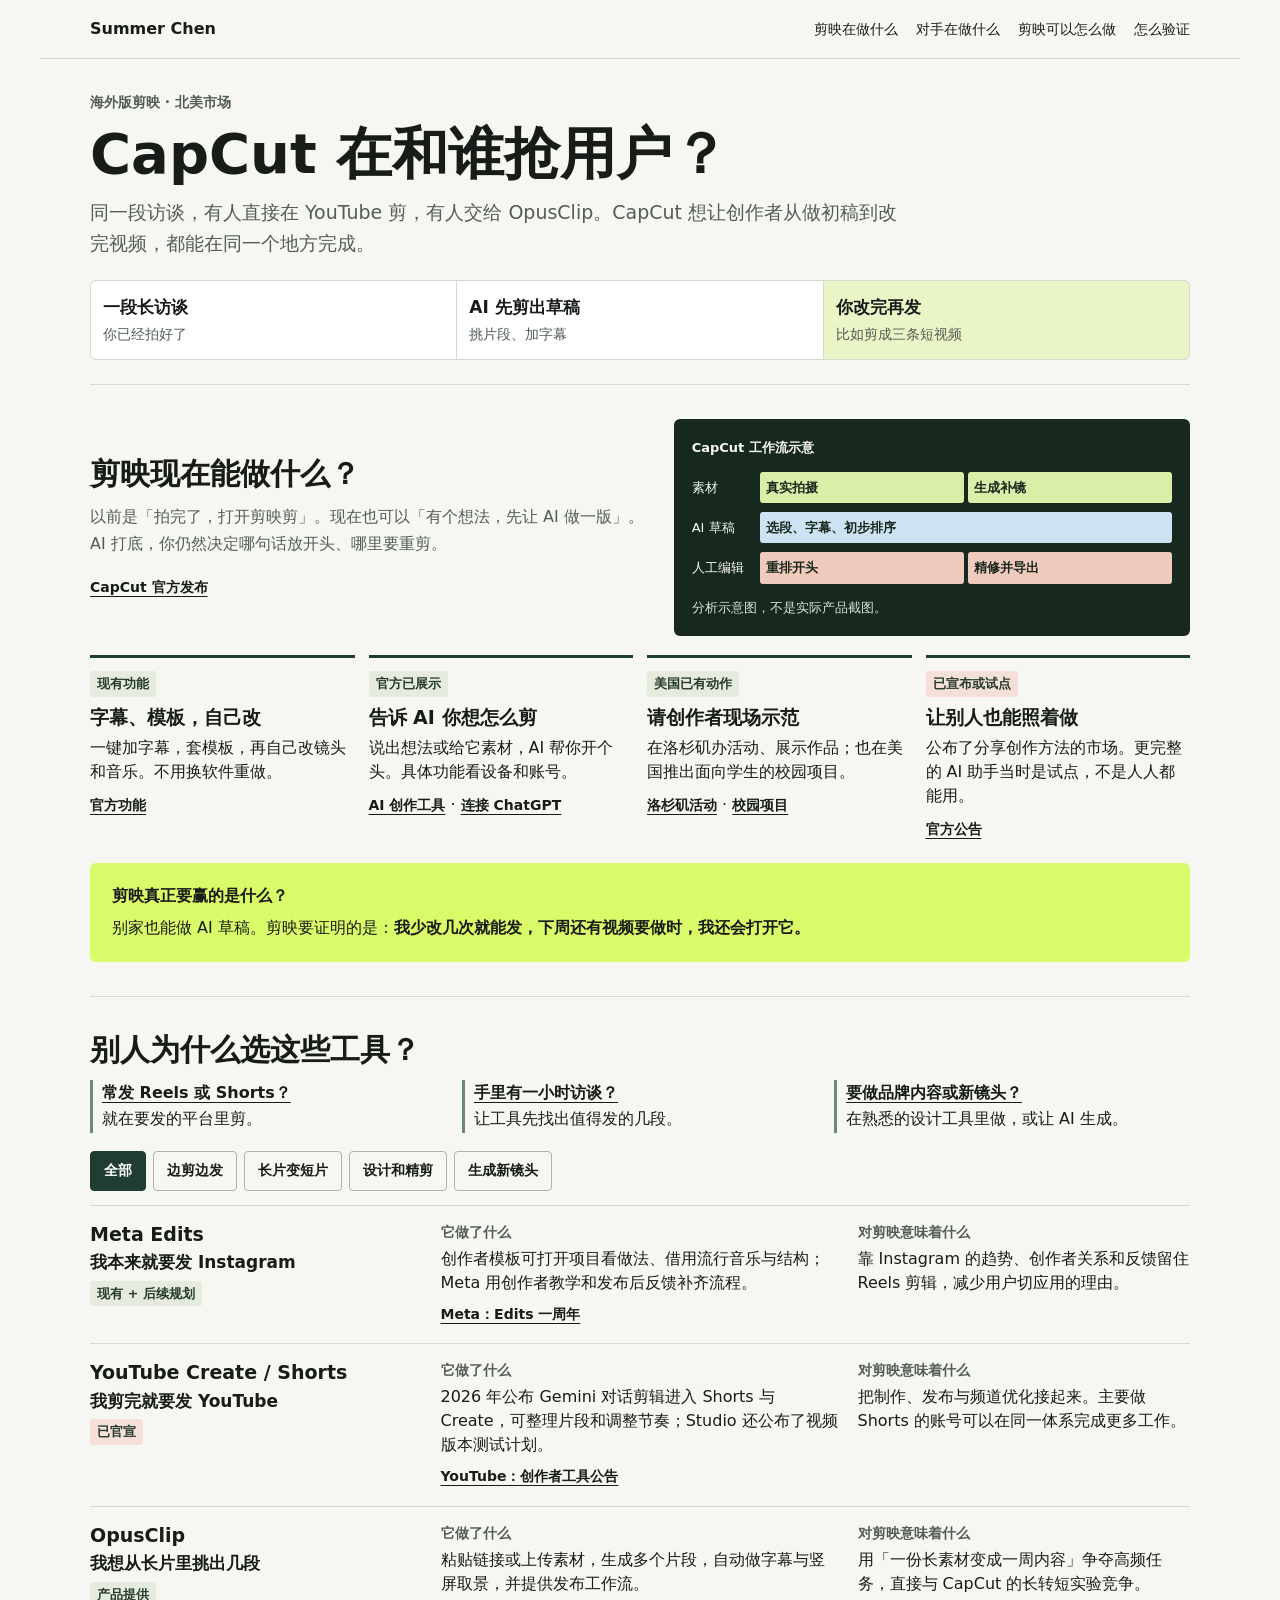
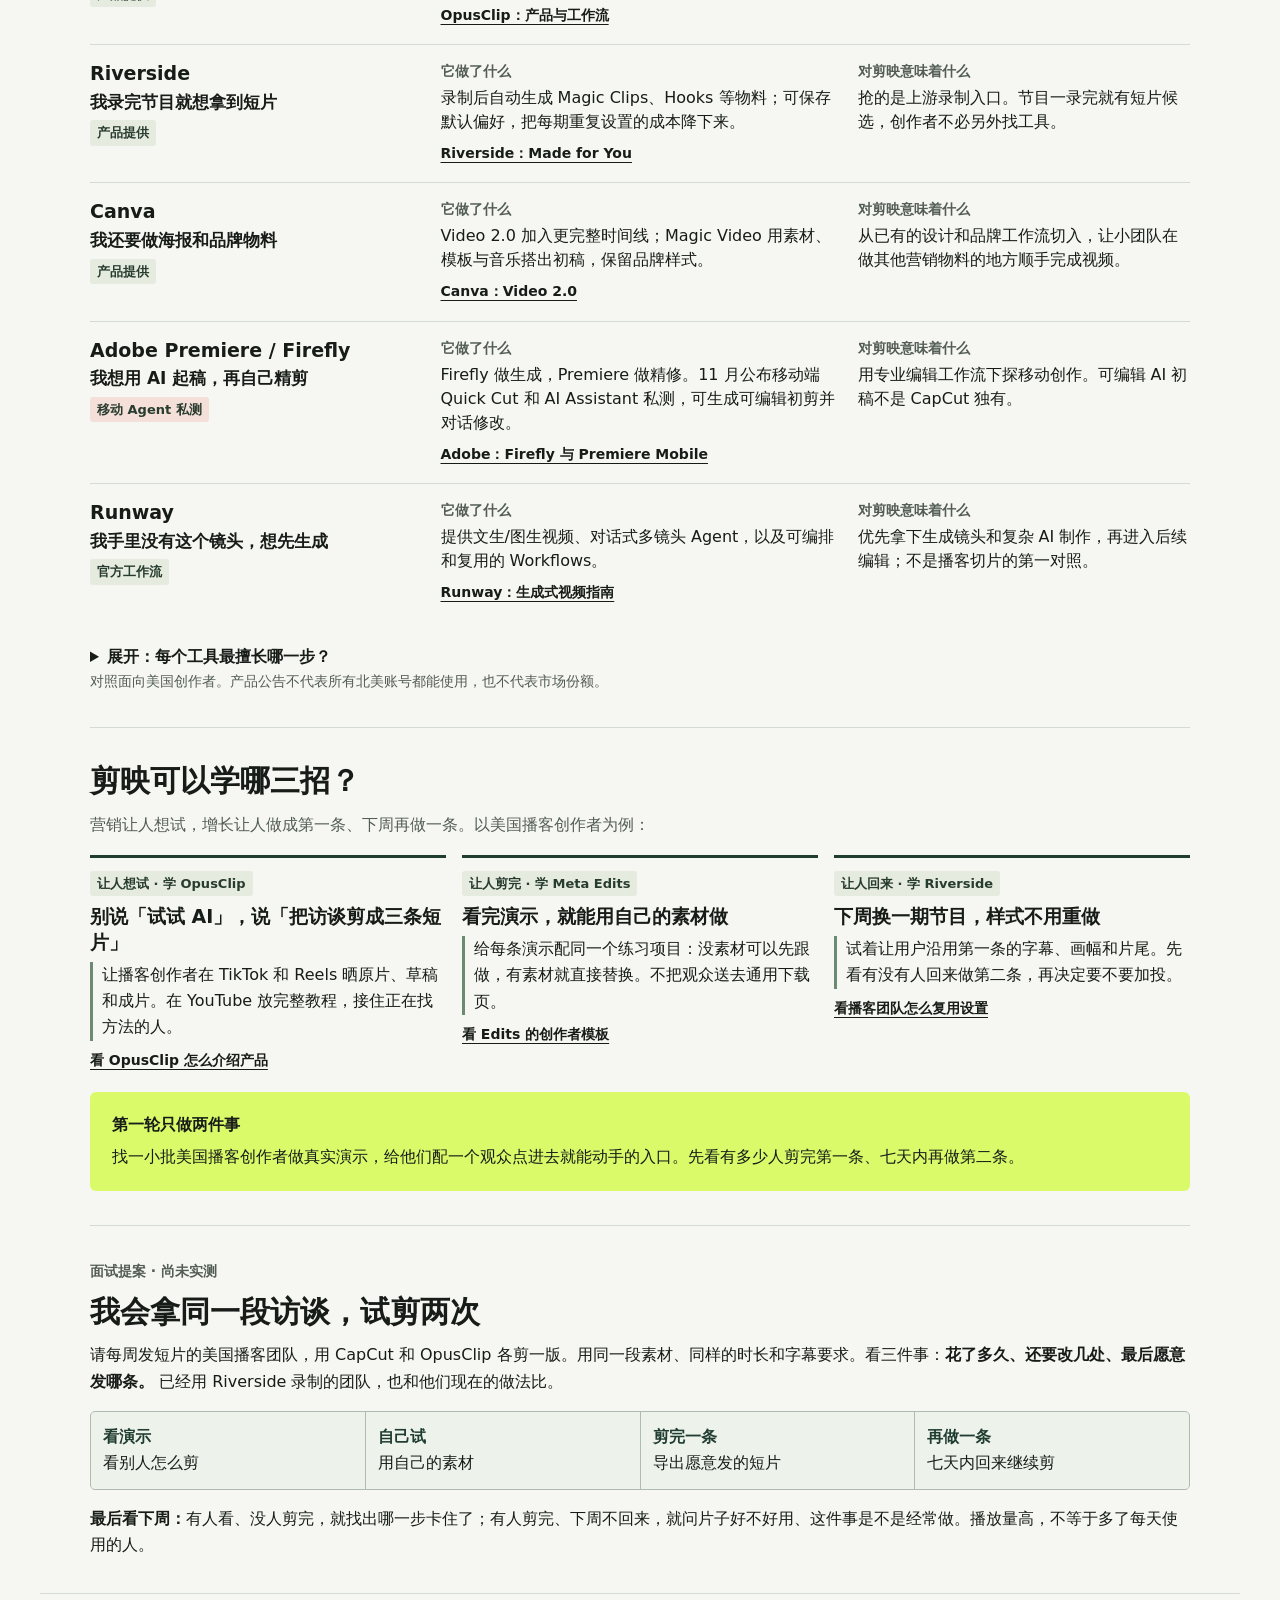
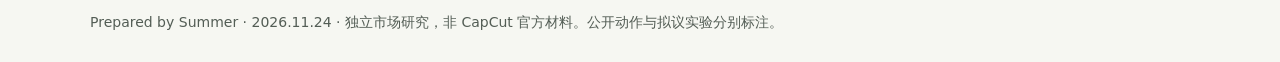
==== capcut-north-america/index.html @ 4b10ae58 "Publish unlisted CapCut North America brief" ====
<!doctype html>
<html lang="zh-CN">
<head>
<meta charset="utf-8">
<meta name="viewport" content="width=device-width, initial-scale=1">
<meta name="robots" content="noindex">
<title>CapCut 北美创作者竞争地图 | Summer Chen</title>
<meta name="description" content="CapCut 北美市场拆解：竞品动作、创作者工作流和增长实验。">
<style>
:root{color-scheme:light;--paper:#f6f7f2;--ink:#171c18;--dim:#535d55;--line:#d4dbd1;--green:#dafa69;--forest:#203d32;--blue:#d9eaf7;--rose:#f4dfd9}
*{box-sizing:border-box}body{margin:0;background:var(--paper);color:var(--ink);font:16px/1.65 system-ui,-apple-system,"PingFang SC","Microsoft YaHei",sans-serif}main,header,footer{max-width:1200px;margin:auto;padding-inline:clamp(16px,4%,50px)}a{color:inherit;text-underline-offset:4px}a:hover{color:#326750}button:focus-visible,a:focus-visible,summary:focus-visible{outline:3px solid #397e68;outline-offset:4px}header{display:flex;justify-content:space-between;align-items:center;gap:18px;padding-block:16px;border-bottom:1px solid var(--line)}nav{display:flex;flex-wrap:wrap;gap:8px 18px;font-size:14px}nav a{text-decoration:none}nav a:hover{text-decoration:underline}.kicker,.label{font-weight:720;font-size:14px;color:var(--dim)}.kicker{margin:0 0 10px}.intro{padding:32px 0 24px}h1,h2,h3,p{margin:0}h1{font-size:56px;line-height:1.08;overflow-wrap:anywhere}h2{font-size:30px;line-height:1.25;margin-bottom:12px}h3{font-size:19px;line-height:1.35}.intro p:last-child{margin-top:13px;max-width:760px;color:var(--dim);font-size:18px}.section{padding:34px 0;border-top:1px solid var(--line);scroll-margin-top:12px}.lede{color:var(--dim);max-width:820px;margin-bottom:17px}.frame{display:grid;grid-template-columns:1.08fr 1fr;gap:26px;align-items:center}.photo{margin:0;background:#17281e;color:#f7f9f2;border-radius:6px;overflow:hidden}.photo img{width:100%;aspect-ratio:2/1;object-fit:cover;display:block}.photo figcaption{padding:9px 14px;font-size:13px}.split{display:grid;grid-template-columns:repeat(4,minmax(0,1fr));gap:14px;margin-top:19px}.move{border-top:3px solid var(--forest);padding:12px 0 0}.move p{margin:6px 0 8px}.state{display:inline-block;background:#e5ebdf;color:#273b2e;padding:2px 7px;border-radius:3px;font-size:13px;font-weight:700;margin-bottom:8px}.state.announce{background:var(--rose)}.state.test{background:var(--blue)}.source{font-size:14px;font-weight:680}
.scroll{overflow-x:auto;border:1px solid var(--line);border-radius:6px}table{width:100%;min-width:670px;border-collapse:collapse;text-align:center;background:white}th,td{padding:9px 10px;border-bottom:1px solid var(--line)}thead th{background:var(--forest);color:white;font-size:14px}th:first-child{text-align:left}tbody th{font-size:15px;white-space:nowrap}tbody tr:last-child>*{border-bottom:0}.own>*{background:#ecf5d9}.dot,.support{display:inline-block;width:14px;height:14px;border:2px solid #3b6c59;border-radius:50%;vertical-align:middle}.dot{background:#3b6c59}.support{width:11px;height:11px}.legend{margin-top:10px;color:var(--dim);font-size:14px;display:flex;gap:10px 20px;flex-wrap:wrap}
.filters{display:flex;gap:7px;flex-wrap:wrap;margin:0 0 14px}button{font:inherit;font-size:14px;font-weight:700;background:transparent;color:var(--ink);border:1px solid #a8b5a8;border-radius:4px;min-height:40px;padding:6px 13px;cursor:pointer}button[aria-pressed=true]{background:var(--forest);color:white;border-color:var(--forest)}.row{display:grid;grid-template-columns:1fr 1.25fr 1.15fr;gap:18px;padding:16px 0;border-top:1px solid var(--line)}.row h3{margin-bottom:3px}.row p{margin-bottom:4px}.row[hidden]{display:none}.category{font-size:14px;color:var(--dim)}.thesis{background:var(--green);padding:20px 22px;margin-top:20px;border-radius:6px}.thesis p{margin-top:6px}.steps{display:grid;grid-template-columns:repeat(4,minmax(0,1fr));margin:16px 0;gap:1px;background:#afbbb1;border:1px solid #afbbb1;border-radius:5px;overflow:hidden}.steps div{background:#edf2eb;padding:12px}.steps b{display:block;color:var(--forest)}.foot{padding-block:17px 28px;color:var(--dim);font-size:14px;border-top:1px solid var(--line)}.skip{position:absolute;left:-999px}.skip:focus{left:16px;top:8px;background:white;padding:8px}
@media(max-width:800px){h1{font-size:44px}.split{grid-template-columns:repeat(2,minmax(0,1fr))}.frame{grid-template-columns:1fr}.photo img{aspect-ratio:2.5/1}.row{grid-template-columns:1fr 1fr}.row>:first-child{grid-column:1/-1}}
@media(max-width:480px){h1{font-size:36px}h2{font-size:25px}header{align-items:flex-start;flex-direction:column;gap:5px}.intro{padding-top:25px}.split,.steps{grid-template-columns:repeat(2,minmax(0,1fr))}.row{grid-template-columns:1fr;gap:8px}.section{padding-block:25px}}
@media print{header nav,.filters,.skip{display:none}body{background:white}.scroll{overflow:visible}table{min-width:0}.row[hidden]{display:grid}.section,.row{break-inside:avoid}main{padding-inline:10px}}
.workflow{padding:18px;display:grid;gap:9px}.workflow figcaption{padding:0 0 4px;font-weight:700}.track{display:grid;grid-template-columns:62px minmax(0,1fr);gap:6px;align-items:center;font-size:13px}.clips{display:grid;grid-template-columns:repeat(8,minmax(0,1fr));gap:4px}.clip{padding:5px 6px;border-radius:3px;grid-column:span 4;background:#daeea9;color:#18281b;font-weight:700;overflow-wrap:anywhere}.clip.sky{background:#cde3f4}.clip.clay{background:#f1cabe}.clip.wide{grid-column:span 8}.workflow-note{margin-top:4px;color:#d8e5d6;font-size:13px}
.intro .lead{max-width:810px;color:var(--dim);font-size:19px;margin-top:12px}.example{display:grid;grid-template-columns:repeat(3,minmax(0,1fr));gap:1px;background:var(--line);border:1px solid var(--line);border-radius:6px;overflow:hidden;margin-top:20px}.example div{padding:12px;background:#fff}.example div:last-child{background:#e9f5c7}.example b{display:block;font-size:17px}.example small{color:var(--dim);font-size:14px}.quick{display:grid;grid-template-columns:repeat(3,minmax(0,1fr));gap:16px;margin:0 0 18px}.quick p{border-left:3px solid #6b8a72;padding-left:9px}.quick a{display:block;font-weight:750}.map-details{margin:22px 0 0}.map-details summary{cursor:pointer;font-weight:720}.map-details[open] summary{margin-bottom:12px}.why{font-size:17px;font-weight:650}.row{grid-template-columns:1fr 1.2fr 1fr}.row .source{display:inline-block;margin-top:4px}.split p,.row p{line-height:1.5}
@media(max-width:600px){.example,.quick{grid-template-columns:1fr}.example div{padding:8px 11px}.example b,.example small{display:inline}.example small{margin-left:6px}.row{grid-template-columns:1fr}.quick{gap:10px}}
</style>
</head>
<body>
<a href="#main" class="skip">跳到正文</a>
<header><strong>Summer Chen</strong><nav aria-label="页面导航"><a href="#capcut">剪映在做什么</a><a href="#moves">对手在做什么</a><a href="#learn">剪映可以怎么做</a><a href="#test">怎么验证</a></nav></header>
<main id="main">
<section class="intro"><p class="kicker">海外版剪映 · 北美市场</p><h1>CapCut 在和谁抢用户？</h1><p class="lead">同一段访谈，有人直接在 YouTube 剪，有人交给 OpusClip。CapCut 想让创作者从做初稿到改完视频，都能在同一个地方完成。</p><div class="example" aria-label="假设例子：一段长访谈变成三条短视频"><div><b>一段长访谈</b><small>你已经拍好了</small></div><div><b>AI 先剪出草稿</b><small>挑片段、加字幕</small></div><div><b>你改完再发</b><small>比如剪成三条短视频</small></div></div></section>
<section class="section" id="capcut">
<div class="frame"><div><h2>剪映现在能做什么？</h2><p class="lede">以前是「拍完了，打开剪映剪」。现在也可以「有个想法，先让 AI 做一版」。AI 打底，你仍然决定哪句话放开头、哪里要重剪。</p><a class="source" href="https://www.capcut.com/newsroom/capcut-world-la" target="_blank" rel="noopener">CapCut 官方发布</a></div>
<figure class="photo workflow"><figcaption>CapCut 工作流示意</figcaption><div class="track"><span>素材</span><div class="clips"><span class="clip">真实拍摄</span><span class="clip">生成补镜</span></div></div><div class="track"><span>AI 草稿</span><div class="clips"><span class="clip sky wide">选段、字幕、初步排序</span></div></div><div class="track"><span>人工编辑</span><div class="clips"><span class="clip clay">重排开头</span><span class="clip clay">精修并导出</span></div></div><p class="workflow-note">分析示意图，不是实际产品截图。</p></figure></div>
<div class="split">
<article class="move"><span class="state">现有功能</span><h3>字幕、模板，自己改</h3><p>一键加字幕，套模板，再自己改镜头和音乐。不用换软件重做。</p><a class="source" href="https://www.capcut.com/tools" target="_blank" rel="noopener">官方功能</a></article>
<article class="move"><span class="state">官方已展示</span><h3>告诉 AI 你想怎么剪</h3><p>说出想法或给它素材，AI 帮你开个头。具体功能看设备和账号。</p><a class="source" href="https://www.capcut.com/resource/how-to-write-and-refine-ai-video-prompts-in-capcut" target="_blank" rel="noopener">AI 创作工具</a> · <a class="source" href="https://www.capcut.com/mcp/chatgpt" target="_blank" rel="noopener">连接 ChatGPT</a></article>
<article class="move"><span class="state">美国已有动作</span><h3>请创作者现场示范</h3><p>在洛杉矶办活动、展示作品；也在美国推出面向学生的校园项目。</p><a class="source" href="https://www.capcut.com/newsroom/capcut-world-la" target="_blank" rel="noopener">洛杉矶活动</a> · <a class="source" href="https://www.capcut.com/newsroom/capcut-creative-campus" target="_blank" rel="noopener">校园项目</a></article>
<article class="move"><span class="state announce">已宣布或试点</span><h3>让别人也能照着做</h3><p>公布了分享创作方法的市场。更完整的 AI 助手当时是试点，不是人人都能用。</p><a class="source" href="https://www.capcut.com/newsroom/capcut-world-la" target="_blank" rel="noopener">官方公告</a></article>
</div>
<div class="thesis"><strong>剪映真正要赢的是什么？</strong><p>别家也能做 AI 草稿。剪映要证明的是：<strong>我少改几次就能发，下周还有视频要做时，我还会打开它。</strong></p></div>
</section>
<section class="section" id="moves">
<h2>别人为什么选这些工具？</h2>
<div class="quick"><p><a href="#meta">常发 Reels 或 Shorts？</a>就在要发的平台里剪。</p><p><a href="#opus">手里有一小时访谈？</a>让工具先找出值得发的几段。</p><p><a href="#canva">要做品牌内容或新镜头？</a>在熟悉的设计工具里做，或让 AI 生成。</p></div>
<div class="filters" aria-label="按用途筛选"><button type="button" data-filter="all" aria-pressed="true">全部</button><button type="button" data-filter="platform" aria-pressed="false">边剪边发</button><button type="button" data-filter="task" aria-pressed="false">长片变短片</button><button type="button" data-filter="suite" aria-pressed="false">设计和精剪</button><button type="button" data-filter="gen" aria-pressed="false">生成新镜头</button></div>
<div id="profiles"></div>
<details class="map-details" id="map"><summary>展开：每个工具最擅长哪一步？</summary>
<div class="scroll" tabindex="0" role="region" aria-label="可横向滚动的竞争地图"><table><thead><tr><th scope="col">产品</th><th scope="col">想点子 / 生成</th><th scope="col">录制 / 找片段</th><th scope="col">剪辑 / 加字幕</th><th scope="col">发布 / 看反馈</th></tr></thead><tbody id="matrix"></tbody></table></div>
<div class="legend"><span><i class="dot" aria-hidden="true"></i> 主打</span><span><i class="support" aria-hidden="true"></i> 也有相关动作</span><span>空白不是没有功能。</span></div></details>
<p class="category">对照面向美国创作者。产品公告不代表所有北美账号都能使用，也不代表市场份额。</p>
</section>
<section class="section" id="learn">
<h2>剪映可以学哪三招？</h2>
<p class="lede">营销让人想试，增长让人做成第一条、下周再做一条。以美国播客创作者为例：</p>
<div class="quick">
<article class="move"><span class="state">让人想试 · 学 OpusClip</span><h3>别说「试试 AI」，说「把访谈剪成三条短片」</h3><p>让播客创作者在 TikTok 和 Reels 晒原片、草稿和成片。在 YouTube 放完整教程，接住正在找方法的人。</p><a class="source" href="https://www.opus.pro/" target="_blank" rel="noopener">看 OpusClip 怎么介绍产品</a></article>
<article class="move"><span class="state">让人剪完 · 学 Meta Edits</span><h3>看完演示，就能用自己的素材做</h3><p>给每条演示配同一个练习项目：没素材可以先跟做，有素材就直接替换。不把观众送去通用下载页。</p><a class="source" href="https://about.fb.com/news/2026/04/one-year-of-edits-built-for-and-with-creators/" target="_blank" rel="noopener">看 Edits 的创作者模板</a></article>
<article class="move"><span class="state">让人回来 · 学 Riverside</span><h3>下周换一期节目，样式不用重做</h3><p>试着让用户沿用第一条的字幕、画幅和片尾。先看有没有人回来做第二条，再决定要不要加投。</p><a class="source" href="https://riverside.com/university-videos/turn-every-episode-into-ready-to-post-clips-automatically" target="_blank" rel="noopener">看播客团队怎么复用设置</a></article>
</div>
<div class="thesis"><strong>第一轮只做两件事</strong><p>找一小批美国播客创作者做真实演示，给他们配一个观众点进去就能动手的入口。先看有多少人剪完第一条、七天内再做第二条。</p></div>
</section>
<section class="section" id="test">
<p class="kicker">面试提案 · 尚未实测</p><h2>我会拿同一段访谈，试剪两次</h2>
<p>请每周发短片的美国播客团队，用 CapCut 和 OpusClip 各剪一版。用同一段素材、同样的时长和字幕要求。看三件事：<strong>花了多久、还要改几处、最后愿意发哪条。</strong> 已经用 Riverside 录制的团队，也和他们现在的做法比。</p>
<div class="steps"><div><b>看演示</b>看别人怎么剪</div><div><b>自己试</b>用自己的素材</div><div><b>剪完一条</b>导出愿意发的短片</div><div><b>再做一条</b>七天内回来继续剪</div></div>
<p><strong>最后看下周：</strong>有人看、没人剪完，就找出哪一步卡住了；有人剪完、下周不回来，就问片子好不好用、这件事是不是经常做。播放量高，不等于多了每天使用的人。</p>
</section>
</main>
<footer class="foot">Prepared by Summer · 2026.11.24 · 独立市场研究，非 CapCut 官方材料。公开动作与拟议实验分别标注。</footer>
<script>
const products=[
["Meta Edits","platform","平台分发","现有 + 后续规划","创作者模板可打开项目看做法、借用流行音乐与结构；Meta 用创作者教学和发布后反馈补齐流程。","靠 Instagram 的趋势、创作者关系和反馈留住 Reels 剪辑，减少用户切应用的理由。","https://about.fb.com/news/2026/04/one-year-of-edits-built-for-and-with-creators/","Meta：Edits 一周年", [1,0,2,2]],
["YouTube Create / Shorts","platform","平台分发","已官宣","2026 年公布 Gemini 对话剪辑进入 Shorts 与 Create，可整理片段和调整节奏；Studio 还公布了视频版本测试计划。","把制作、发布与频道优化接起来。主要做 Shorts 的账号可以在同一体系完成更多工作。","https://blog.youtube/news-and-events/made-on-youtube-new-tools-power-creation-journey/","YouTube：创作者工具公告", [1,0,2,2]],
["OpusClip","task","高频任务","产品提供","粘贴链接或上传素材，生成多个片段，自动做字幕与竖屏取景，并提供发布工作流。","用「一份长素材变成一周内容」争夺高频任务，直接与 CapCut 的长转短实验竞争。","https://www.opus.pro/","OpusClip：产品与工作流", [0,2,2,1]],
["Riverside","task","高频任务","产品提供","录制后自动生成 Magic Clips、Hooks 等物料；可保存默认偏好，把每期重复设置的成本降下来。","抢的是上游录制入口。节目一录完就有短片候选，创作者不必另外找工具。","https://support.riverside.com/hc/en-us/articles/29845573872029-Made-for-you-Overview","Riverside：Made for You", [0,2,1,1]],
["Canva","suite","创作套件","产品提供","Video 2.0 加入更完整时间线；Magic Video 用素材、模板与音乐搭出初稿，保留品牌样式。","从已有的设计和品牌工作流切入，让小团队在做其他营销物料的地方顺手完成视频。","https://www.canva.com/newsroom/news/creative-operating-system/","Canva：Video 2.0", [1,0,2,0]],
["Adobe Premiere / Firefly","suite","创作套件","移动 Agent 私测","Firefly 做生成，Premiere 做精修。11 月公布移动端 Quick Cut 和 AI Assistant 私测，可生成可编辑初剪并对话修改。","用专业编辑工作流下探移动创作。可编辑 AI 初稿不是 CapCut 独有。","https://blog.adobe.com/en/publish/2026/11/10/adobe-firefly-premiere-mobile-ways-create-videos-edit-content-perfect-soundtrack-stories","Adobe：Firefly 与 Premiere Mobile", [2,1,2,0]],
["Runway","gen","AI 生成","官方工作流","提供文生/图生视频、对话式多镜头 Agent，以及可编排和复用的 Workflows。","优先拿下生成镜头和复杂 AI 制作，再进入后续编辑；不是播客切片的第一对照。","https://help.runwayml.com/hc/en-us/articles/37425232841875-Getting-Started-with-Generative-Video","Runway：生成式视频指南", [2,0,1,0]]
];
const marker=n=>n?'<i class="'+(n===2?'dot':'support')+'" role="img" aria-label="'+(n===2?'重点竞争环节':'有代表性动作')+'"></i>':'<span aria-label="本页未强调">—</span>';
document.querySelector('#matrix').innerHTML=[['CapCut',[2,1,2,0]],...products.map(p=>[p[0],p[8]])].map(([name,stages],i)=>'<tr class="'+(i?'':'own')+'"><th scope="row">'+name+'</th>'+stages.map(x=>'<td>'+marker(x)+'</td>').join('')+'</tr>').join('');
const names=['meta','youtube','opus','riverside','canva','adobe','runway'];
const reasons=['我本来就要发 Instagram','我剪完就要发 YouTube','我想从长片里挑出几段','我录完节目就想拿到短片','我还要做海报和品牌物料','我想用 AI 起稿，再自己精剪','我手里没有这个镜头，想先生成'];
document.querySelector('#profiles').innerHTML=products.map(([name,group,label,status,action,strategy,url,source],i)=>'<article id="'+names[i]+'" class="row" data-group="'+group+'"><div><h3>'+name+'</h3><p class="why">'+reasons[i]+'</p><span class="state '+(/私测|已官宣/.test(status)?'announce':'')+'">'+status+'</span></div><div><p class="label">它做了什么</p><p>'+action+'</p><a class="source" href="'+url+'" target="_blank" rel="noopener">'+source+'</a></div><div><p class="label">对剪映意味着什么</p><p>'+strategy+'</p></div></article>').join('');
const controls=[...document.querySelectorAll('[data-filter]')];
controls.forEach(button=>button.addEventListener('click',()=>{
  controls.forEach(item=>item.setAttribute('aria-pressed',String(item===button)));
  document.querySelectorAll('[data-group]').forEach(item=>{item.hidden=button.dataset.filter!=='all'&&item.dataset.group!==button.dataset.filter;});
}));
document.querySelectorAll('.quick a').forEach(link=>link.addEventListener('click',()=>controls[0].click()));
</script>
</body>
</html>
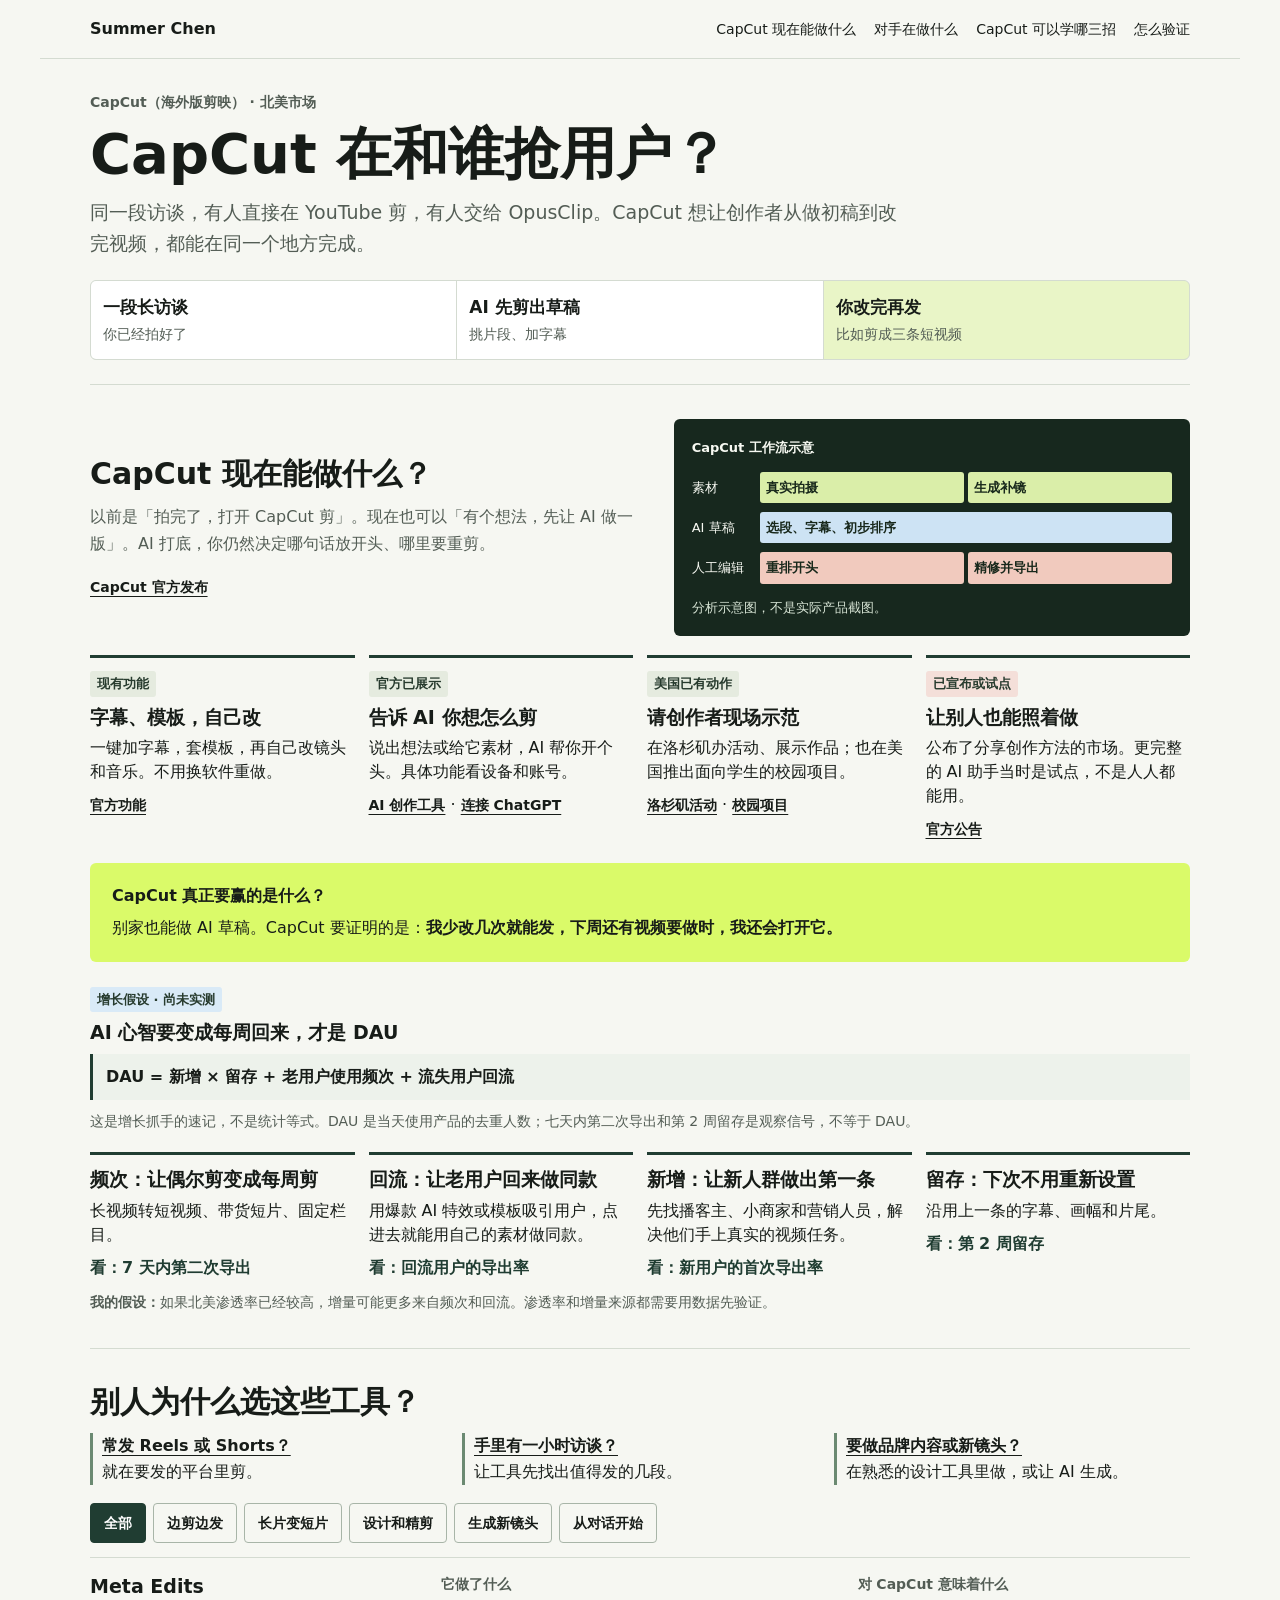
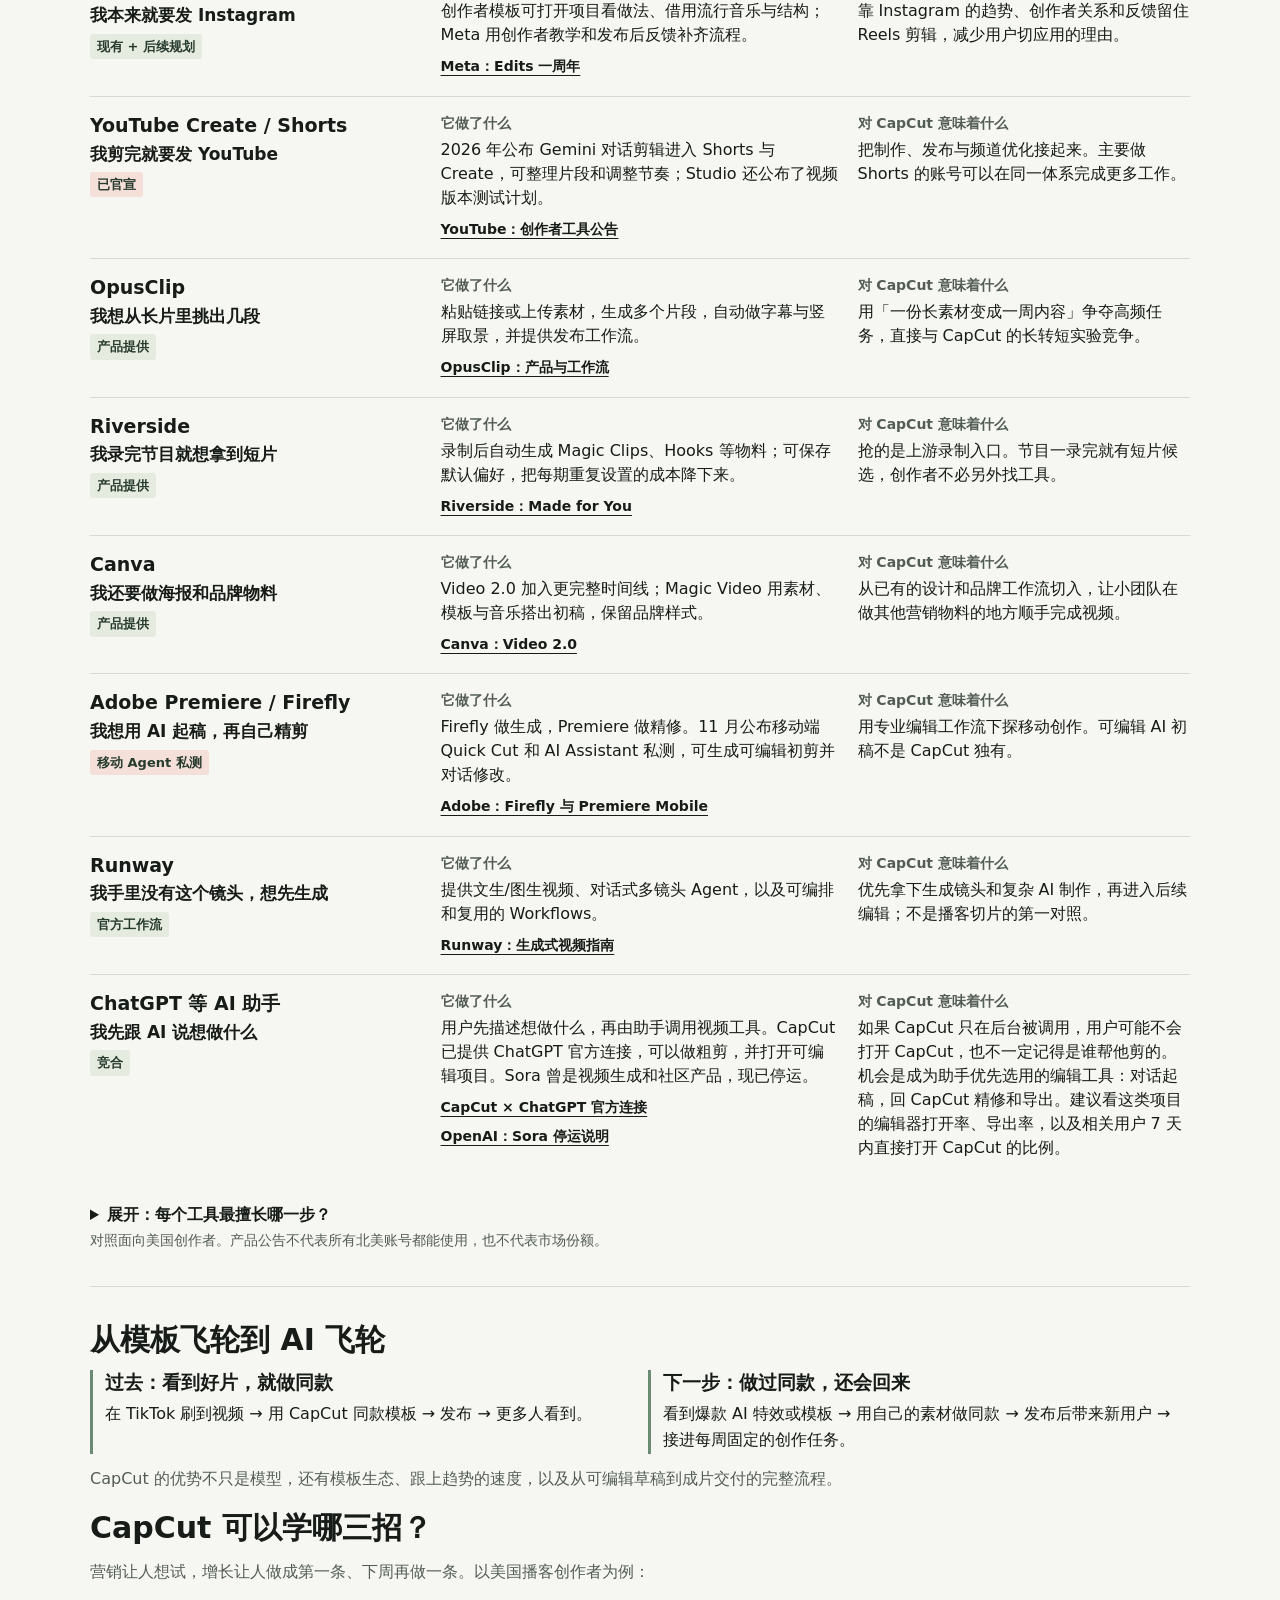
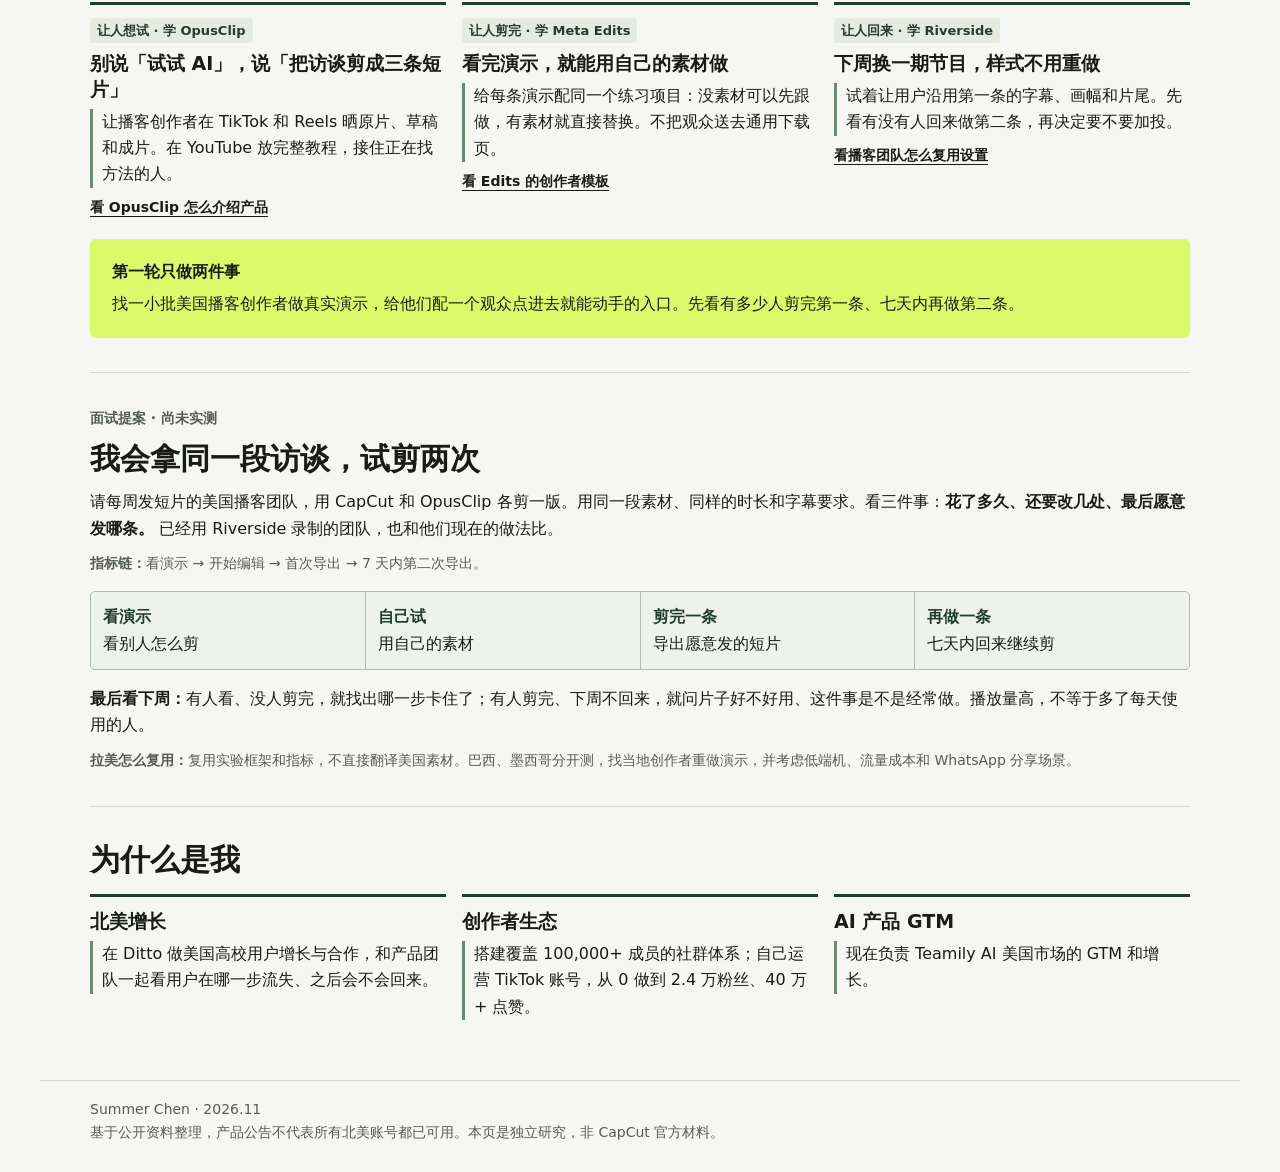
==== commit a467406b: "Clarify CapCut growth levers and AI competition" ====
--- a/capcut-north-america/index.html
+++ b/capcut-north-america/index.html
@@ -17,15 +17,17 @@
 .workflow{padding:18px;display:grid;gap:9px}.workflow figcaption{padding:0 0 4px;font-weight:700}.track{display:grid;grid-template-columns:62px minmax(0,1fr);gap:6px;align-items:center;font-size:13px}.clips{display:grid;grid-template-columns:repeat(8,minmax(0,1fr));gap:4px}.clip{padding:5px 6px;border-radius:3px;grid-column:span 4;background:#daeea9;color:#18281b;font-weight:700;overflow-wrap:anywhere}.clip.sky{background:#cde3f4}.clip.clay{background:#f1cabe}.clip.wide{grid-column:span 8}.workflow-note{margin-top:4px;color:#d8e5d6;font-size:13px}
 .intro .lead{max-width:810px;color:var(--dim);font-size:19px;margin-top:12px}.example{display:grid;grid-template-columns:repeat(3,minmax(0,1fr));gap:1px;background:var(--line);border:1px solid var(--line);border-radius:6px;overflow:hidden;margin-top:20px}.example div{padding:12px;background:#fff}.example div:last-child{background:#e9f5c7}.example b{display:block;font-size:17px}.example small{color:var(--dim);font-size:14px}.quick{display:grid;grid-template-columns:repeat(3,minmax(0,1fr));gap:16px;margin:0 0 18px}.quick p{border-left:3px solid #6b8a72;padding-left:9px}.quick a{display:block;font-weight:750}.map-details{margin:22px 0 0}.map-details summary{cursor:pointer;font-weight:720}.map-details[open] summary{margin-bottom:12px}.why{font-size:17px;font-weight:650}.row{grid-template-columns:1fr 1.2fr 1fr}.row .source{display:inline-block;margin-top:4px}.split p,.row p{line-height:1.5}
 @media(max-width:600px){.example,.quick{grid-template-columns:1fr}.example div{padding:8px 11px}.example b,.example small{display:inline}.example small{margin-left:6px}.row{grid-template-columns:1fr}.quick{gap:10px}}
+.dau{margin-top:24px}.formula{border-left:3px solid var(--forest);background:#edf2eb;padding:10px 13px;margin:8px 0;font-weight:750}.note{color:var(--dim);font-size:14px;margin-top:10px}.metric{display:block;margin-top:8px;font-weight:750;color:var(--forest)}.flywheel{display:grid;grid-template-columns:repeat(2,minmax(0,1fr));gap:16px;margin:12px 0}.flywheel article{border-left:3px solid #6b8a72;padding-left:12px}.flywheel p{margin-top:5px}.profile-grid{margin-top:16px}
+@media(max-width:600px){.flywheel{grid-template-columns:1fr}}
 </style>
 </head>
 <body>
 <a href="#main" class="skip">跳到正文</a>
-<header><strong>Summer Chen</strong><nav aria-label="页面导航"><a href="#capcut">剪映在做什么</a><a href="#moves">对手在做什么</a><a href="#learn">剪映可以怎么做</a><a href="#test">怎么验证</a></nav></header>
+<header><strong>Summer Chen</strong><nav aria-label="页面导航"><a href="#capcut">CapCut 现在能做什么</a><a href="#moves">对手在做什么</a><a href="#learn">CapCut 可以学哪三招</a><a href="#test">怎么验证</a></nav></header>
 <main id="main">
-<section class="intro"><p class="kicker">海外版剪映 · 北美市场</p><h1>CapCut 在和谁抢用户？</h1><p class="lead">同一段访谈，有人直接在 YouTube 剪，有人交给 OpusClip。CapCut 想让创作者从做初稿到改完视频，都能在同一个地方完成。</p><div class="example" aria-label="假设例子：一段长访谈变成三条短视频"><div><b>一段长访谈</b><small>你已经拍好了</small></div><div><b>AI 先剪出草稿</b><small>挑片段、加字幕</small></div><div><b>你改完再发</b><small>比如剪成三条短视频</small></div></div></section>
+<section class="intro"><p class="kicker">CapCut（海外版剪映） · 北美市场</p><h1>CapCut 在和谁抢用户？</h1><p class="lead">同一段访谈，有人直接在 YouTube 剪，有人交给 OpusClip。CapCut 想让创作者从做初稿到改完视频，都能在同一个地方完成。</p><div class="example" aria-label="假设例子：一段长访谈变成三条短视频"><div><b>一段长访谈</b><small>你已经拍好了</small></div><div><b>AI 先剪出草稿</b><small>挑片段、加字幕</small></div><div><b>你改完再发</b><small>比如剪成三条短视频</small></div></div></section>
 <section class="section" id="capcut">
-<div class="frame"><div><h2>剪映现在能做什么？</h2><p class="lede">以前是「拍完了，打开剪映剪」。现在也可以「有个想法，先让 AI 做一版」。AI 打底，你仍然决定哪句话放开头、哪里要重剪。</p><a class="source" href="https://www.capcut.com/newsroom/capcut-world-la" target="_blank" rel="noopener">CapCut 官方发布</a></div>
+<div class="frame"><div><h2>CapCut 现在能做什么？</h2><p class="lede">以前是「拍完了，打开 CapCut 剪」。现在也可以「有个想法，先让 AI 做一版」。AI 打底，你仍然决定哪句话放开头、哪里要重剪。</p><a class="source" href="https://www.capcut.com/newsroom/capcut-world-la" target="_blank" rel="noopener">CapCut 官方发布</a></div>
 <figure class="photo workflow"><figcaption>CapCut 工作流示意</figcaption><div class="track"><span>素材</span><div class="clips"><span class="clip">真实拍摄</span><span class="clip">生成补镜</span></div></div><div class="track"><span>AI 草稿</span><div class="clips"><span class="clip sky wide">选段、字幕、初步排序</span></div></div><div class="track"><span>人工编辑</span><div class="clips"><span class="clip clay">重排开头</span><span class="clip clay">精修并导出</span></div></div><p class="workflow-note">分析示意图，不是实际产品截图。</p></figure></div>
 <div class="split">
 <article class="move"><span class="state">现有功能</span><h3>字幕、模板，自己改</h3><p>一键加字幕，套模板，再自己改镜头和音乐。不用换软件重做。</p><a class="source" href="https://www.capcut.com/tools" target="_blank" rel="noopener">官方功能</a></article>
@@ -33,12 +35,25 @@
 <article class="move"><span class="state">美国已有动作</span><h3>请创作者现场示范</h3><p>在洛杉矶办活动、展示作品；也在美国推出面向学生的校园项目。</p><a class="source" href="https://www.capcut.com/newsroom/capcut-world-la" target="_blank" rel="noopener">洛杉矶活动</a> · <a class="source" href="https://www.capcut.com/newsroom/capcut-creative-campus" target="_blank" rel="noopener">校园项目</a></article>
 <article class="move"><span class="state announce">已宣布或试点</span><h3>让别人也能照着做</h3><p>公布了分享创作方法的市场。更完整的 AI 助手当时是试点，不是人人都能用。</p><a class="source" href="https://www.capcut.com/newsroom/capcut-world-la" target="_blank" rel="noopener">官方公告</a></article>
 </div>
-<div class="thesis"><strong>剪映真正要赢的是什么？</strong><p>别家也能做 AI 草稿。剪映要证明的是：<strong>我少改几次就能发，下周还有视频要做时，我还会打开它。</strong></p></div>
+<div class="thesis"><strong>CapCut 真正要赢的是什么？</strong><p>别家也能做 AI 草稿。CapCut 要证明的是：<strong>我少改几次就能发，下周还有视频要做时，我还会打开它。</strong></p></div>
+<div class="dau">
+<span class="state test">增长假设 · 尚未实测</span>
+<h3>AI 心智要变成每周回来，才是 DAU</h3>
+<p class="formula">DAU = 新增 × 留存 + 老用户使用频次 + 流失用户回流</p>
+<p class="note">这是增长抓手的速记，不是统计等式。DAU 是当天使用产品的去重人数；七天内第二次导出和第 2 周留存是观察信号，不等于 DAU。</p>
+<div class="split">
+<article class="move"><h3>频次：让偶尔剪变成每周剪</h3><p>长视频转短视频、带货短片、固定栏目。</p><b class="metric">看：7 天内第二次导出</b></article>
+<article class="move"><h3>回流：让老用户回来做同款</h3><p>用爆款 AI 特效或模板吸引用户，点进去就能用自己的素材做同款。</p><b class="metric">看：回流用户的导出率</b></article>
+<article class="move"><h3>新增：让新人群做出第一条</h3><p>先找播客主、小商家和营销人员，解决他们手上真实的视频任务。</p><b class="metric">看：新用户的首次导出率</b></article>
+<article class="move"><h3>留存：下次不用重新设置</h3><p>沿用上一条的字幕、画幅和片尾。</p><b class="metric">看：第 2 周留存</b></article>
+</div>
+<p class="note"><strong>我的假设：</strong>如果北美渗透率已经较高，增量可能更多来自频次和回流。渗透率和增量来源都需要用数据先验证。</p>
+</div>
 </section>
 <section class="section" id="moves">
 <h2>别人为什么选这些工具？</h2>
 <div class="quick"><p><a href="#meta">常发 Reels 或 Shorts？</a>就在要发的平台里剪。</p><p><a href="#opus">手里有一小时访谈？</a>让工具先找出值得发的几段。</p><p><a href="#canva">要做品牌内容或新镜头？</a>在熟悉的设计工具里做，或让 AI 生成。</p></div>
-<div class="filters" aria-label="按用途筛选"><button type="button" data-filter="all" aria-pressed="true">全部</button><button type="button" data-filter="platform" aria-pressed="false">边剪边发</button><button type="button" data-filter="task" aria-pressed="false">长片变短片</button><button type="button" data-filter="suite" aria-pressed="false">设计和精剪</button><button type="button" data-filter="gen" aria-pressed="false">生成新镜头</button></div>
+<div class="filters" aria-label="按用途筛选"><button type="button" data-filter="all" aria-pressed="true">全部</button><button type="button" data-filter="platform" aria-pressed="false">边剪边发</button><button type="button" data-filter="task" aria-pressed="false">长片变短片</button><button type="button" data-filter="suite" aria-pressed="false">设计和精剪</button><button type="button" data-filter="gen" aria-pressed="false">生成新镜头</button><button type="button" data-filter="chat" aria-pressed="false">从对话开始</button></div>
 <div id="profiles"></div>
 <details class="map-details" id="map"><summary>展开：每个工具最擅长哪一步？</summary>
 <div class="scroll" tabindex="0" role="region" aria-label="可横向滚动的竞争地图"><table><thead><tr><th scope="col">产品</th><th scope="col">想点子 / 生成</th><th scope="col">录制 / 找片段</th><th scope="col">剪辑 / 加字幕</th><th scope="col">发布 / 看反馈</th></tr></thead><tbody id="matrix"></tbody></table></div>
@@ -46,7 +61,13 @@
 <p class="category">对照面向美国创作者。产品公告不代表所有北美账号都能使用，也不代表市场份额。</p>
 </section>
 <section class="section" id="learn">
-<h2>剪映可以学哪三招？</h2>
+<h2>从模板飞轮到 AI 飞轮</h2>
+<div class="flywheel">
+<article><h3>过去：看到好片，就做同款</h3><p>在 TikTok 刷到视频 → 用 CapCut 同款模板 → 发布 → 更多人看到。</p></article>
+<article><h3>下一步：做过同款，还会回来</h3><p>看到爆款 AI 特效或模板 → 用自己的素材做同款 → 发布后带来新用户 → 接进每周固定的创作任务。</p></article>
+</div>
+<p class="lede">CapCut 的优势不只是模型，还有模板生态、跟上趋势的速度，以及从可编辑草稿到成片交付的完整流程。</p>
+<h2>CapCut 可以学哪三招？</h2>
 <p class="lede">营销让人想试，增长让人做成第一条、下周再做一条。以美国播客创作者为例：</p>
 <div class="quick">
 <article class="move"><span class="state">让人想试 · 学 OpusClip</span><h3>别说「试试 AI」，说「把访谈剪成三条短片」</h3><p>让播客创作者在 TikTok 和 Reels 晒原片、草稿和成片。在 YouTube 放完整教程，接住正在找方法的人。</p><a class="source" href="https://www.opus.pro/" target="_blank" rel="noopener">看 OpusClip 怎么介绍产品</a></article>
@@ -58,11 +79,21 @@
 <section class="section" id="test">
 <p class="kicker">面试提案 · 尚未实测</p><h2>我会拿同一段访谈，试剪两次</h2>
 <p>请每周发短片的美国播客团队，用 CapCut 和 OpusClip 各剪一版。用同一段素材、同样的时长和字幕要求。看三件事：<strong>花了多久、还要改几处、最后愿意发哪条。</strong> 已经用 Riverside 录制的团队，也和他们现在的做法比。</p>
+<p class="note"><strong>指标链：</strong>看演示 → 开始编辑 → 首次导出 → 7 天内第二次导出。</p>
 <div class="steps"><div><b>看演示</b>看别人怎么剪</div><div><b>自己试</b>用自己的素材</div><div><b>剪完一条</b>导出愿意发的短片</div><div><b>再做一条</b>七天内回来继续剪</div></div>
 <p><strong>最后看下周：</strong>有人看、没人剪完，就找出哪一步卡住了；有人剪完、下周不回来，就问片子好不好用、这件事是不是经常做。播放量高，不等于多了每天使用的人。</p>
+<p class="note"><strong>拉美怎么复用：</strong>复用实验框架和指标，不直接翻译美国素材。巴西、墨西哥分开测，找当地创作者重做演示，并考虑低端机、流量成本和 WhatsApp 分享场景。</p>
+</section>
+<section class="section" id="about">
+<h2>为什么是我</h2>
+<div class="quick profile-grid">
+<article class="move"><h3>北美增长</h3><p>在 Ditto 做美国高校用户增长与合作，和产品团队一起看用户在哪一步流失、之后会不会回来。</p></article>
+<article class="move"><h3>创作者生态</h3><p>搭建覆盖 100,000+ 成员的社群体系；自己运营 TikTok 账号，从 0 做到 2.4 万粉丝、40 万+ 点赞。</p></article>
+<article class="move"><h3>AI 产品 GTM</h3><p>现在负责 Teamily AI 美国市场的 GTM 和增长。</p></article>
+</div>
 </section>
 </main>
-<footer class="foot">Prepared by Summer · 2026.11.24 · 独立市场研究，非 CapCut 官方材料。公开动作与拟议实验分别标注。</footer>
+<footer class="foot"><p>Summer Chen · 2026.11</p><p>基于公开资料整理，产品公告不代表所有北美账号都已可用。本页是独立研究，非 CapCut 官方材料。</p></footer>
 <script>
 const products=[
 ["Meta Edits","platform","平台分发","现有 + 后续规划","创作者模板可打开项目看做法、借用流行音乐与结构；Meta 用创作者教学和发布后反馈补齐流程。","靠 Instagram 的趋势、创作者关系和反馈留住 Reels 剪辑，减少用户切应用的理由。","https://about.fb.com/news/2026/04/one-year-of-edits-built-for-and-with-creators/","Meta：Edits 一周年", [1,0,2,2]],
@@ -71,19 +102,21 @@
 ["Riverside","task","高频任务","产品提供","录制后自动生成 Magic Clips、Hooks 等物料；可保存默认偏好，把每期重复设置的成本降下来。","抢的是上游录制入口。节目一录完就有短片候选，创作者不必另外找工具。","https://support.riverside.com/hc/en-us/articles/29845573872029-Made-for-you-Overview","Riverside：Made for You", [0,2,1,1]],
 ["Canva","suite","创作套件","产品提供","Video 2.0 加入更完整时间线；Magic Video 用素材、模板与音乐搭出初稿，保留品牌样式。","从已有的设计和品牌工作流切入，让小团队在做其他营销物料的地方顺手完成视频。","https://www.canva.com/newsroom/news/creative-operating-system/","Canva：Video 2.0", [1,0,2,0]],
 ["Adobe Premiere / Firefly","suite","创作套件","移动 Agent 私测","Firefly 做生成，Premiere 做精修。11 月公布移动端 Quick Cut 和 AI Assistant 私测，可生成可编辑初剪并对话修改。","用专业编辑工作流下探移动创作。可编辑 AI 初稿不是 CapCut 独有。","https://blog.adobe.com/en/publish/2026/11/10/adobe-firefly-premiere-mobile-ways-create-videos-edit-content-perfect-soundtrack-stories","Adobe：Firefly 与 Premiere Mobile", [2,1,2,0]],
-["Runway","gen","AI 生成","官方工作流","提供文生/图生视频、对话式多镜头 Agent，以及可编排和复用的 Workflows。","优先拿下生成镜头和复杂 AI 制作，再进入后续编辑；不是播客切片的第一对照。","https://help.runwayml.com/hc/en-us/articles/37425232841875-Getting-Started-with-Generative-Video","Runway：生成式视频指南", [2,0,1,0]]
+["Runway","gen","AI 生成","官方工作流","提供文生/图生视频、对话式多镜头 Agent，以及可编排和复用的 Workflows。","优先拿下生成镜头和复杂 AI 制作，再进入后续编辑；不是播客切片的第一对照。","https://help.runwayml.com/hc/en-us/articles/37425232841875-Getting-Started-with-Generative-Video","Runway：生成式视频指南", [2,0,1,0]],
+["ChatGPT 等 AI 助手","chat","从对话开始","竞合","用户先描述想做什么，再由助手调用视频工具。CapCut 已提供 ChatGPT 官方连接，可以做粗剪，并打开可编辑项目。Sora 曾是视频生成和社区产品，现已停运。","如果 CapCut 只在后台被调用，用户可能不会打开 CapCut，也不一定记得是谁帮他剪的。机会是成为助手优先选用的编辑工具：对话起稿，回 CapCut 精修和导出。建议看这类项目的编辑器打开率、导出率，以及相关用户 7 天内直接打开 CapCut 的比例。","https://www.capcut.com/mcp/chatgpt","CapCut × ChatGPT 官方连接", [2,0,1,0]]
 ];
 const marker=n=>n?'<i class="'+(n===2?'dot':'support')+'" role="img" aria-label="'+(n===2?'重点竞争环节':'有代表性动作')+'"></i>':'<span aria-label="本页未强调">—</span>';
 document.querySelector('#matrix').innerHTML=[['CapCut',[2,1,2,0]],...products.map(p=>[p[0],p[8]])].map(([name,stages],i)=>'<tr class="'+(i?'':'own')+'"><th scope="row">'+name+'</th>'+stages.map(x=>'<td>'+marker(x)+'</td>').join('')+'</tr>').join('');
-const names=['meta','youtube','opus','riverside','canva','adobe','runway'];
-const reasons=['我本来就要发 Instagram','我剪完就要发 YouTube','我想从长片里挑出几段','我录完节目就想拿到短片','我还要做海报和品牌物料','我想用 AI 起稿，再自己精剪','我手里没有这个镜头，想先生成'];
-document.querySelector('#profiles').innerHTML=products.map(([name,group,label,status,action,strategy,url,source],i)=>'<article id="'+names[i]+'" class="row" data-group="'+group+'"><div><h3>'+name+'</h3><p class="why">'+reasons[i]+'</p><span class="state '+(/私测|已官宣/.test(status)?'announce':'')+'">'+status+'</span></div><div><p class="label">它做了什么</p><p>'+action+'</p><a class="source" href="'+url+'" target="_blank" rel="noopener">'+source+'</a></div><div><p class="label">对剪映意味着什么</p><p>'+strategy+'</p></div></article>').join('');
+const names=['meta','youtube','opus','riverside','canva','adobe','runway','chatgpt'];
+const reasons=['我本来就要发 Instagram','我剪完就要发 YouTube','我想从长片里挑出几段','我录完节目就想拿到短片','我还要做海报和品牌物料','我想用 AI 起稿，再自己精剪','我手里没有这个镜头，想先生成','我先跟 AI 说想做什么'];
+const soraSource='<br><a class="source" href="https://help.openai.com/en/articles/20001152-what-to-know-about-the-sora-discontinuation" target="_blank" rel="noopener">OpenAI：Sora 停运说明</a>';
+document.querySelector('#profiles').innerHTML=products.map(([name,group,label,status,action,strategy,url,source],i)=>'<article id="'+names[i]+'" class="row" data-group="'+group+'"><div><h3>'+name+'</h3><p class="why">'+reasons[i]+'</p><span class="state '+(/私测|已官宣/.test(status)?'announce':'')+'">'+status+'</span></div><div><p class="label">它做了什么</p><p>'+action+'</p><a class="source" href="'+url+'" target="_blank" rel="noopener">'+source+'</a>'+(group==='chat'?soraSource:'')+'</div><div><p class="label">对 CapCut 意味着什么</p><p>'+strategy+'</p></div></article>').join('');
 const controls=[...document.querySelectorAll('[data-filter]')];
 controls.forEach(button=>button.addEventListener('click',()=>{
   controls.forEach(item=>item.setAttribute('aria-pressed',String(item===button)));
   document.querySelectorAll('[data-group]').forEach(item=>{item.hidden=button.dataset.filter!=='all'&&item.dataset.group!==button.dataset.filter;});
 }));
-document.querySelectorAll('.quick a').forEach(link=>link.addEventListener('click',()=>controls[0].click()));
+document.querySelectorAll('.quick a[href^="#"]').forEach(link=>link.addEventListener('click',()=>controls[0].click()));
 </script>
 </body>
 </html>
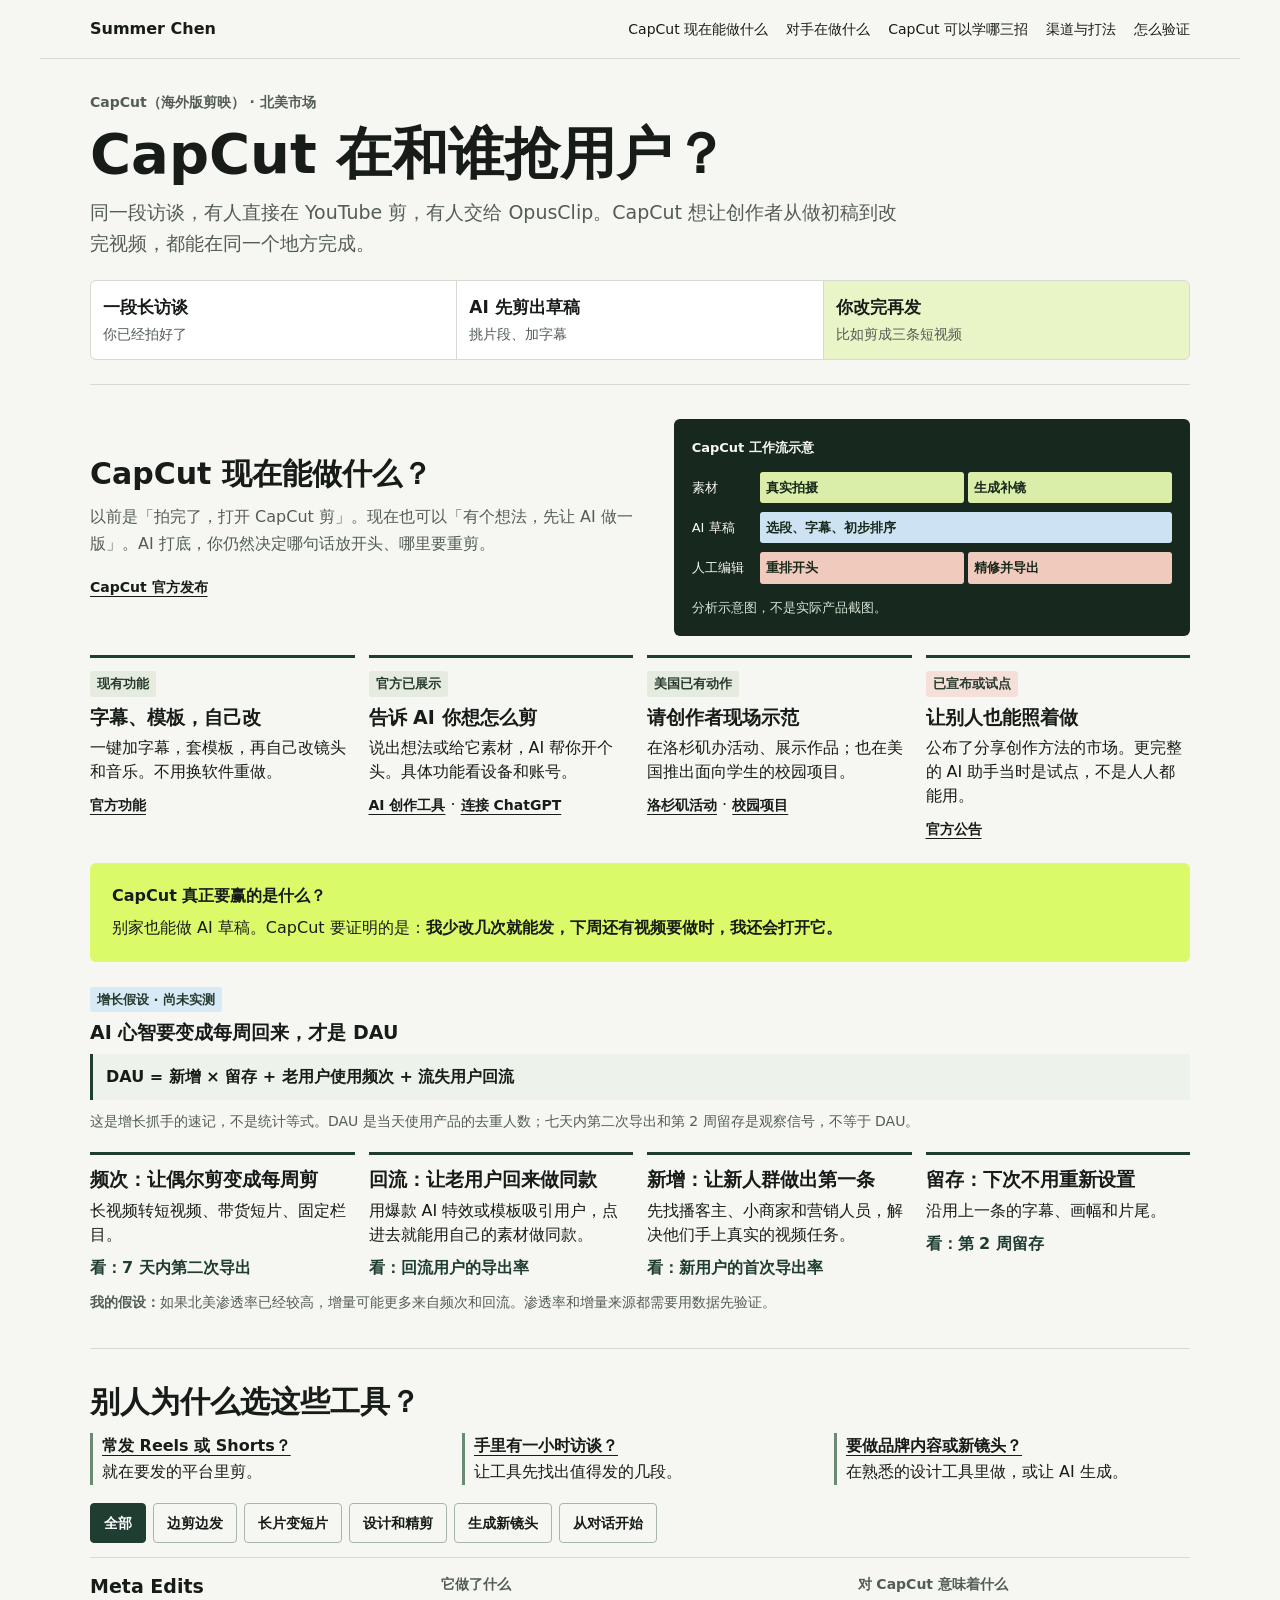
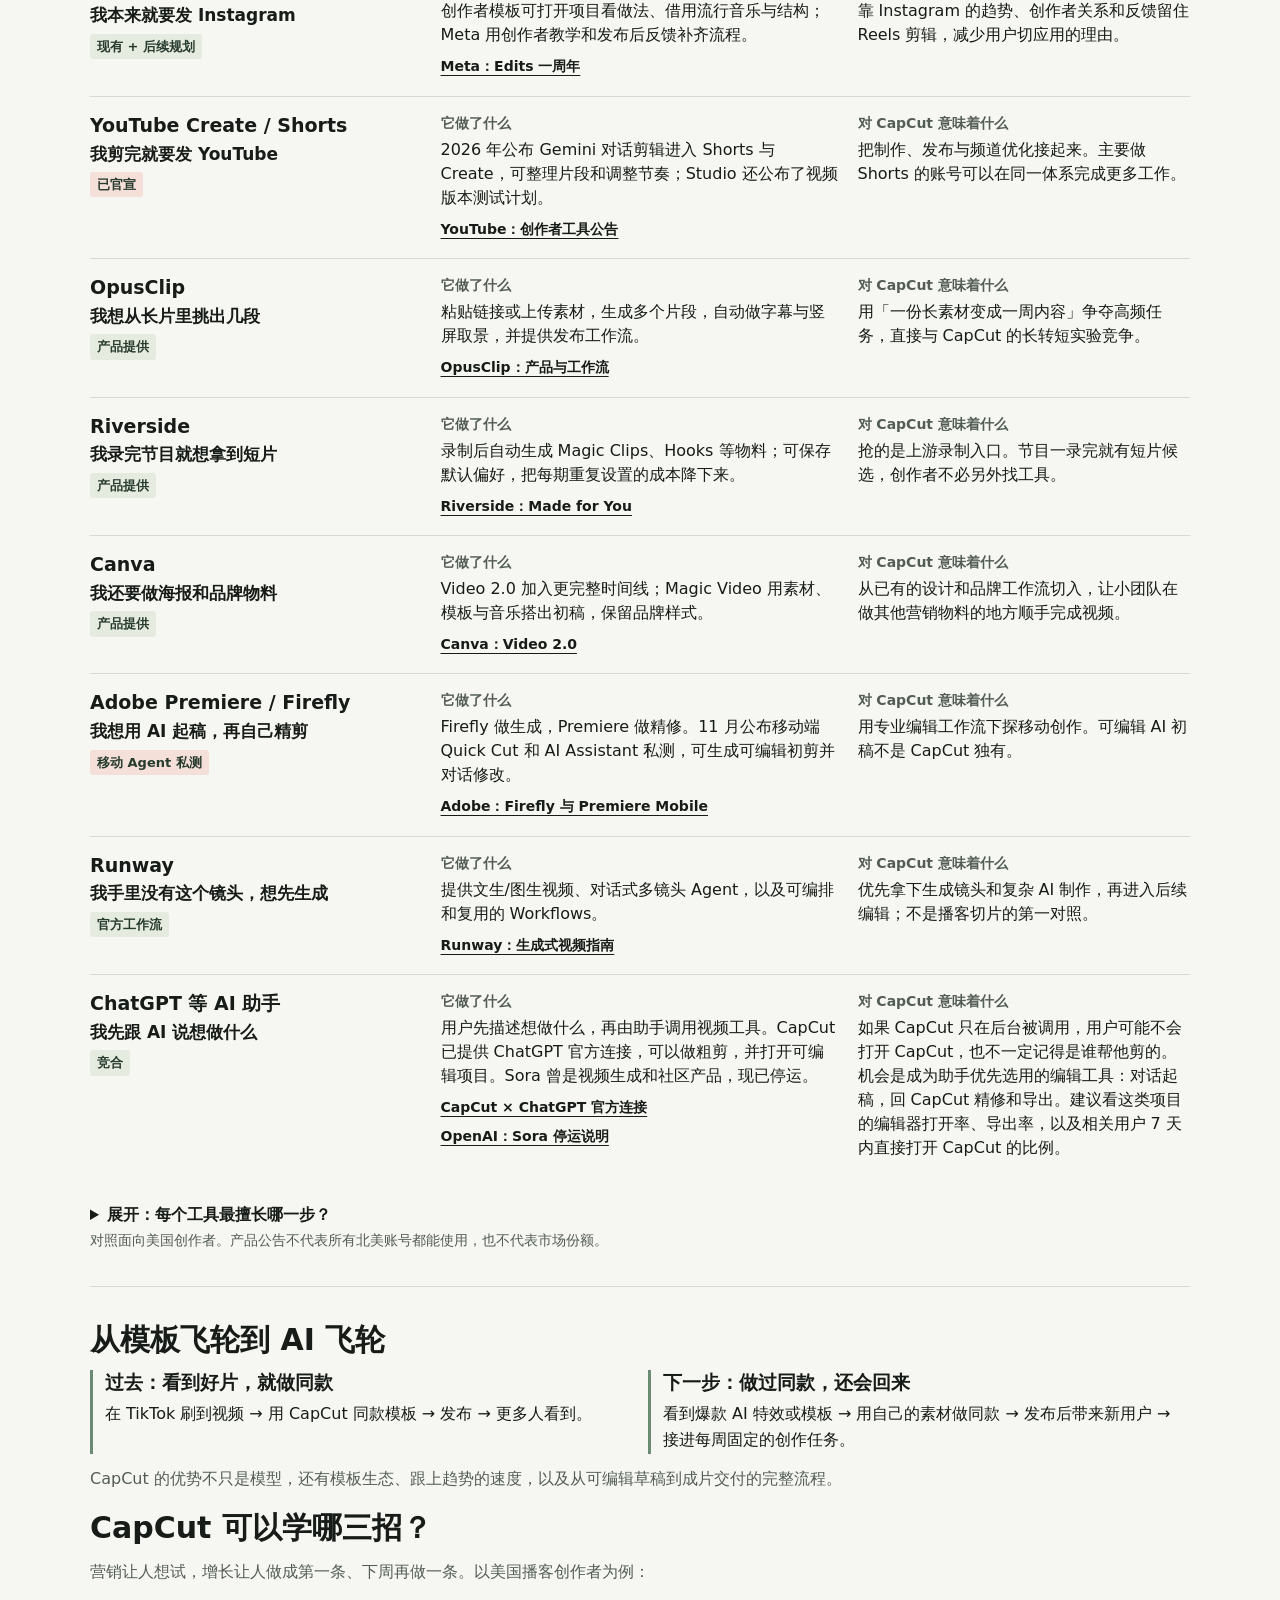
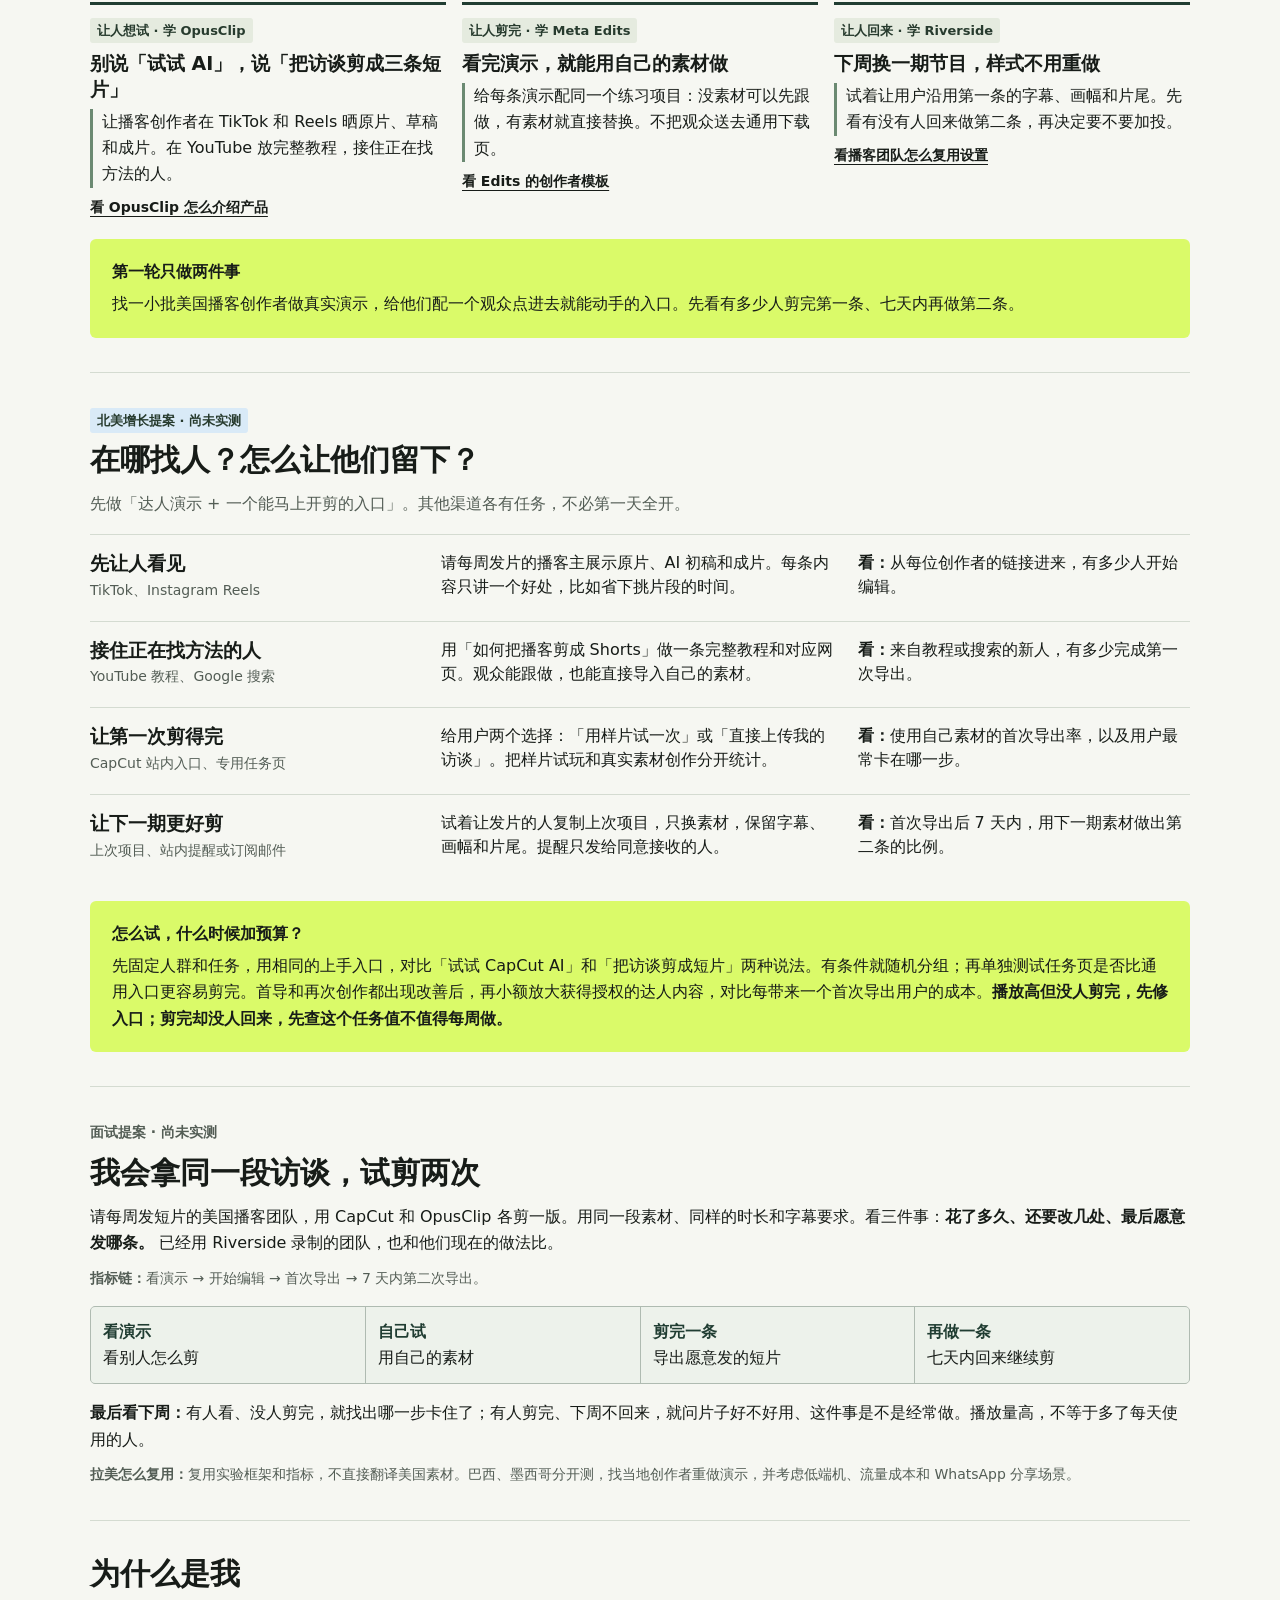
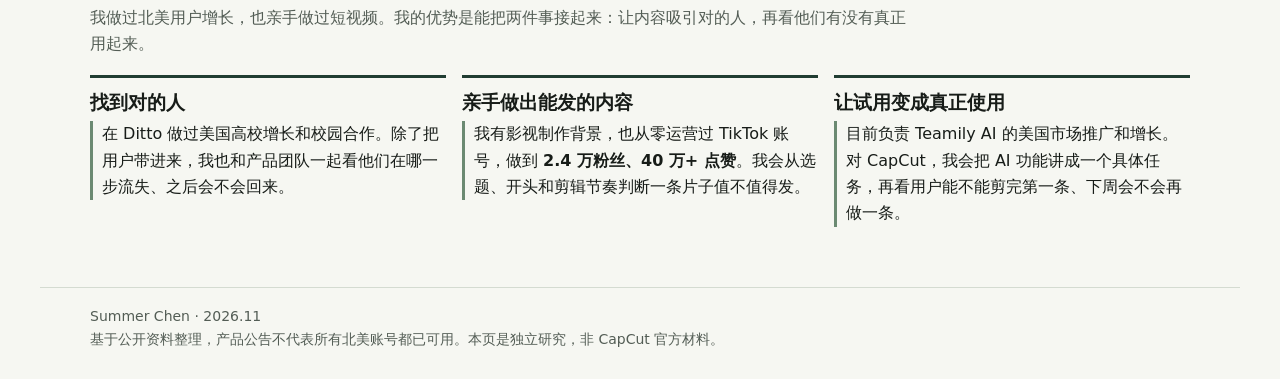
==== commit 098210d6: "Add CapCut channel playbook and candidate fit" ====
--- a/capcut-north-america/index.html
+++ b/capcut-north-america/index.html
@@ -23,7 +23,7 @@
 </head>
 <body>
 <a href="#main" class="skip">跳到正文</a>
-<header><strong>Summer Chen</strong><nav aria-label="页面导航"><a href="#capcut">CapCut 现在能做什么</a><a href="#moves">对手在做什么</a><a href="#learn">CapCut 可以学哪三招</a><a href="#test">怎么验证</a></nav></header>
+<header><strong>Summer Chen</strong><nav aria-label="页面导航"><a href="#capcut">CapCut 现在能做什么</a><a href="#moves">对手在做什么</a><a href="#learn">CapCut 可以学哪三招</a><a href="#growth">渠道与打法</a><a href="#test">怎么验证</a></nav></header>
 <main id="main">
 <section class="intro"><p class="kicker">CapCut（海外版剪映） · 北美市场</p><h1>CapCut 在和谁抢用户？</h1><p class="lead">同一段访谈，有人直接在 YouTube 剪，有人交给 OpusClip。CapCut 想让创作者从做初稿到改完视频，都能在同一个地方完成。</p><div class="example" aria-label="假设例子：一段长访谈变成三条短视频"><div><b>一段长访谈</b><small>你已经拍好了</small></div><div><b>AI 先剪出草稿</b><small>挑片段、加字幕</small></div><div><b>你改完再发</b><small>比如剪成三条短视频</small></div></div></section>
 <section class="section" id="capcut">
@@ -76,6 +76,16 @@
 </div>
 <div class="thesis"><strong>第一轮只做两件事</strong><p>找一小批美国播客创作者做真实演示，给他们配一个观众点进去就能动手的入口。先看有多少人剪完第一条、七天内再做第二条。</p></div>
 </section>
+<section class="section" id="growth">
+<span class="state test">北美增长提案 · 尚未实测</span>
+<h2>在哪找人？怎么让他们留下？</h2>
+<p class="lede">先做「达人演示 + 一个能马上开剪的入口」。其他渠道各有任务，不必第一天全开。</p>
+<article class="row"><div><h3>先让人看见</h3><p class="category">TikTok、Instagram Reels</p></div><p>请每周发片的播客主展示原片、AI 初稿和成片。每条内容只讲一个好处，比如省下挑片段的时间。</p><p><strong>看：</strong>从每位创作者的链接进来，有多少人开始编辑。</p></article>
+<article class="row"><div><h3>接住正在找方法的人</h3><p class="category">YouTube 教程、Google 搜索</p></div><p>用「如何把播客剪成 Shorts」做一条完整教程和对应网页。观众能跟做，也能直接导入自己的素材。</p><p><strong>看：</strong>来自教程或搜索的新人，有多少完成第一次导出。</p></article>
+<article class="row"><div><h3>让第一次剪得完</h3><p class="category">CapCut 站内入口、专用任务页</p></div><p>给用户两个选择：「用样片试一次」或「直接上传我的访谈」。把样片试玩和真实素材创作分开统计。</p><p><strong>看：</strong>使用自己素材的首次导出率，以及用户最常卡在哪一步。</p></article>
+<article class="row"><div><h3>让下一期更好剪</h3><p class="category">上次项目、站内提醒或订阅邮件</p></div><p>试着让发片的人复制上次项目，只换素材，保留字幕、画幅和片尾。提醒只发给同意接收的人。</p><p><strong>看：</strong>首次导出后 7 天内，用下一期素材做出第二条的比例。</p></article>
+<div class="thesis"><strong>怎么试，什么时候加预算？</strong><p>先固定人群和任务，用相同的上手入口，对比「试试 CapCut AI」和「把访谈剪成短片」两种说法。有条件就随机分组；再单独测试任务页是否比通用入口更容易剪完。首导和再次创作都出现改善后，再小额放大获得授权的达人内容，对比每带来一个首次导出用户的成本。<strong>播放高但没人剪完，先修入口；剪完却没人回来，先查这个任务值不值得每周做。</strong></p></div>
+</section>
 <section class="section" id="test">
 <p class="kicker">面试提案 · 尚未实测</p><h2>我会拿同一段访谈，试剪两次</h2>
 <p>请每周发短片的美国播客团队，用 CapCut 和 OpusClip 各剪一版。用同一段素材、同样的时长和字幕要求。看三件事：<strong>花了多久、还要改几处、最后愿意发哪条。</strong> 已经用 Riverside 录制的团队，也和他们现在的做法比。</p>
@@ -86,10 +96,11 @@
 </section>
 <section class="section" id="about">
 <h2>为什么是我</h2>
+<p class="lede">我做过北美用户增长，也亲手做过短视频。我的优势是能把两件事接起来：让内容吸引对的人，再看他们有没有真正用起来。</p>
 <div class="quick profile-grid">
-<article class="move"><h3>北美增长</h3><p>在 Ditto 做美国高校用户增长与合作，和产品团队一起看用户在哪一步流失、之后会不会回来。</p></article>
-<article class="move"><h3>创作者生态</h3><p>搭建覆盖 100,000+ 成员的社群体系；自己运营 TikTok 账号，从 0 做到 2.4 万粉丝、40 万+ 点赞。</p></article>
-<article class="move"><h3>AI 产品 GTM</h3><p>现在负责 Teamily AI 美国市场的 GTM 和增长。</p></article>
+<article class="move"><h3>找到对的人</h3><p>在 Ditto 做过美国高校增长和校园合作。除了把用户带进来，我也和产品团队一起看他们在哪一步流失、之后会不会回来。</p></article>
+<article class="move"><h3>亲手做出能发的内容</h3><p>我有影视制作背景，也从零运营过 TikTok 账号，做到 <strong>2.4 万粉丝、40 万+ 点赞</strong>。我会从选题、开头和剪辑节奏判断一条片子值不值得发。</p></article>
+<article class="move"><h3>让试用变成真正使用</h3><p>目前负责 Teamily AI 的美国市场推广和增长。对 CapCut，我会把 AI 功能讲成一个具体任务，再看用户能不能剪完第一条、下周会不会再做一条。</p></article>
 </div>
 </section>
 </main>
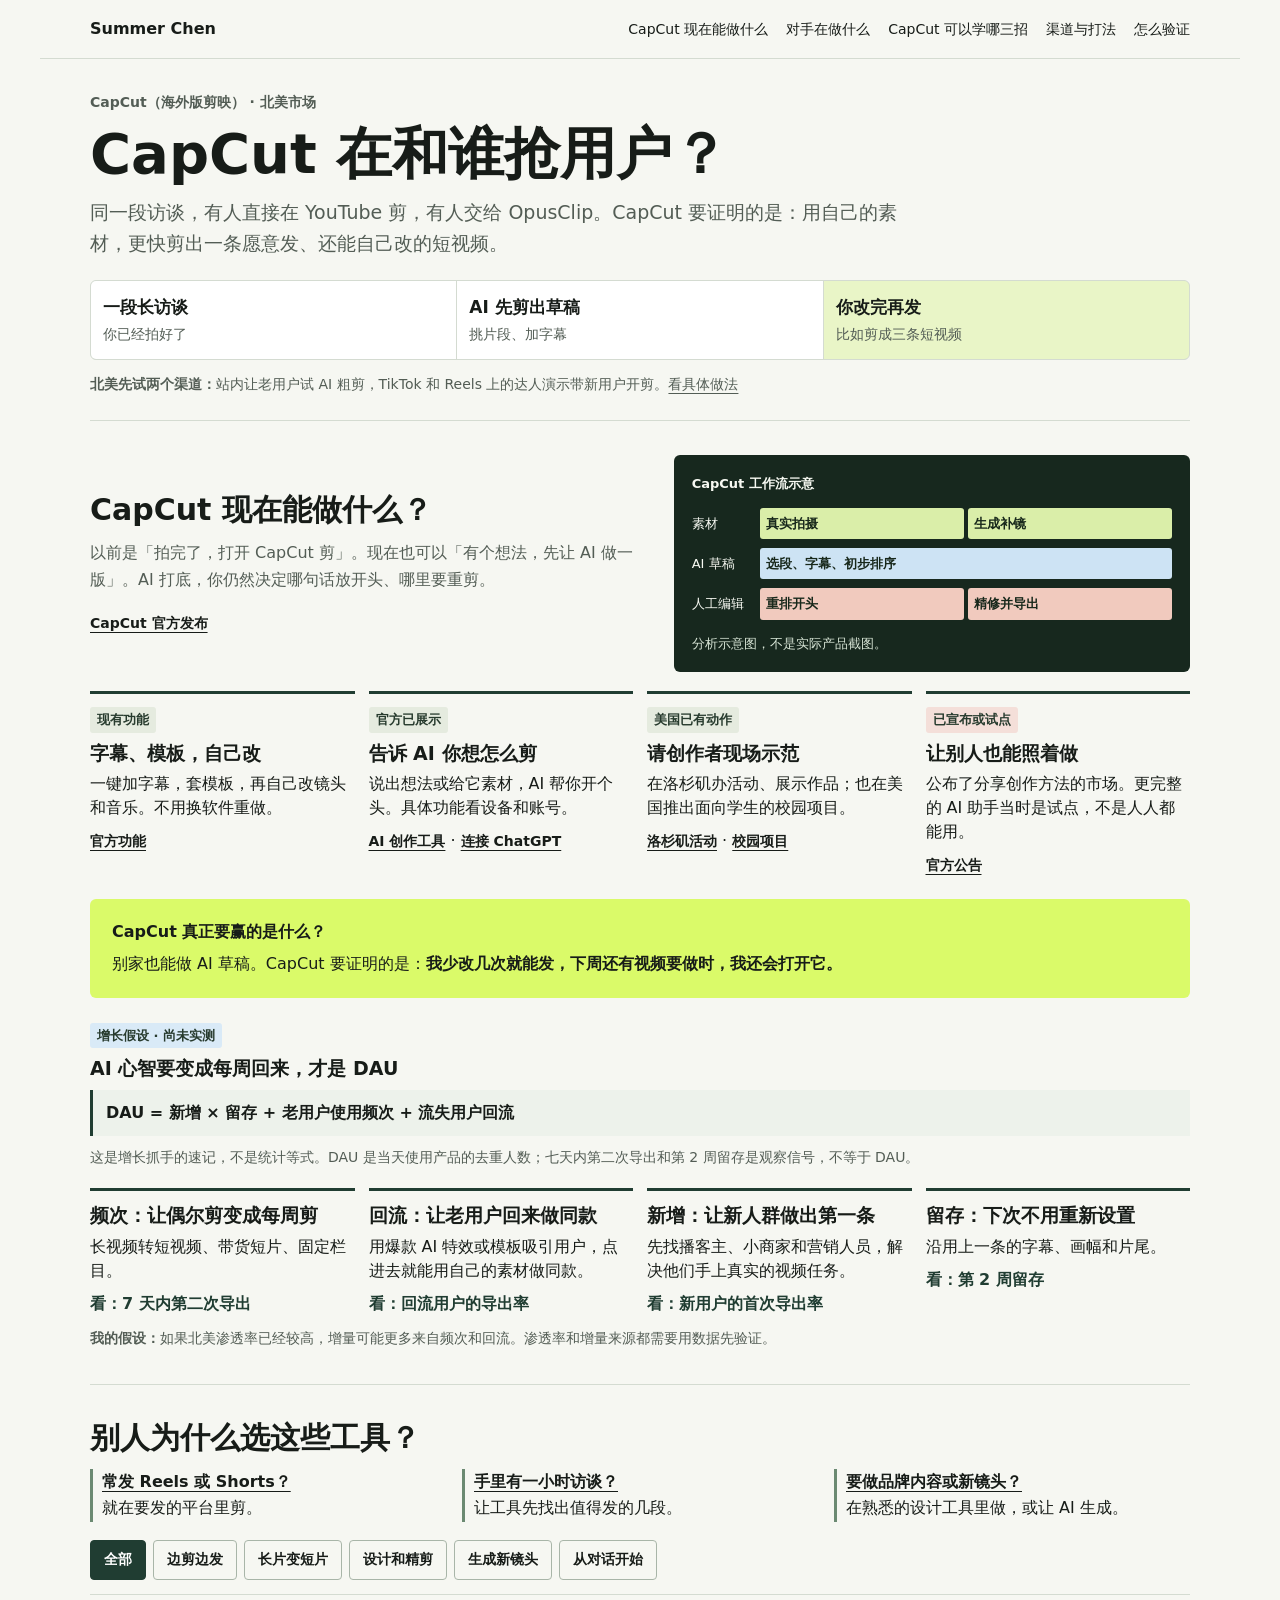
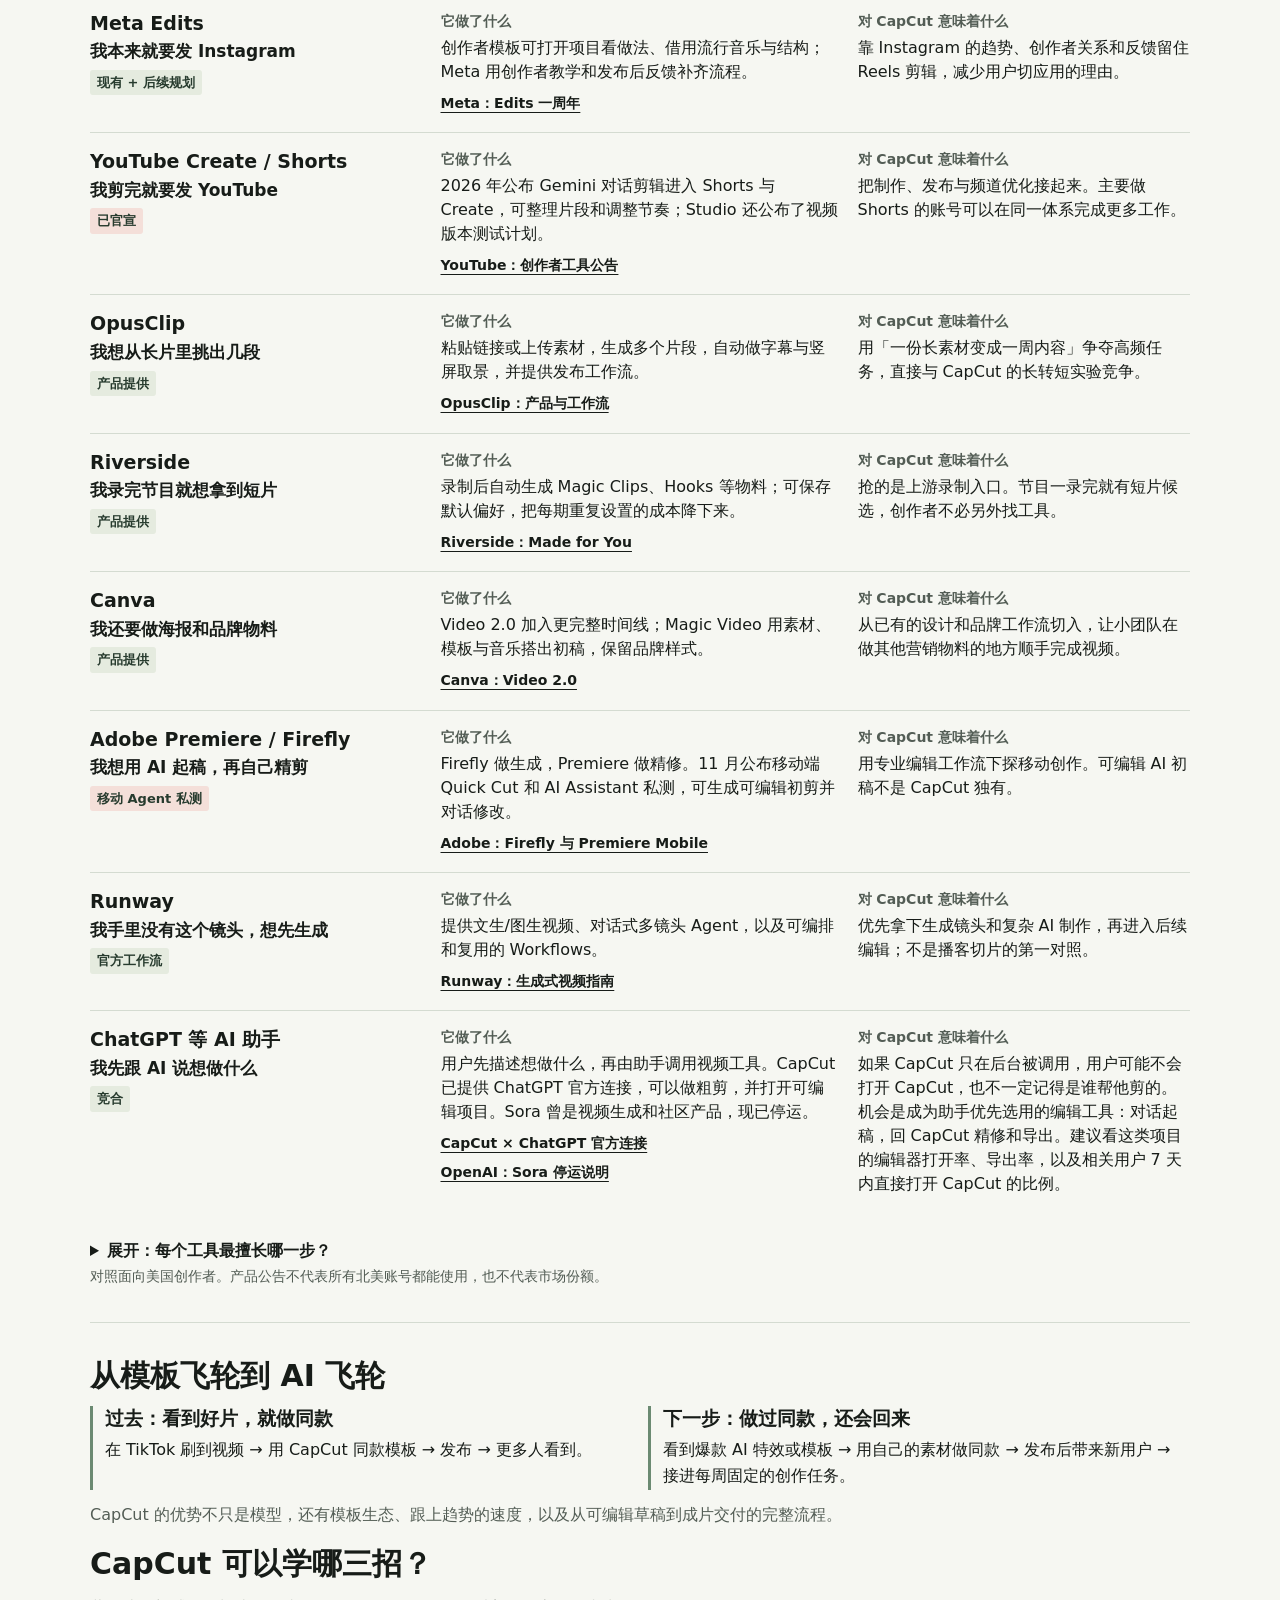
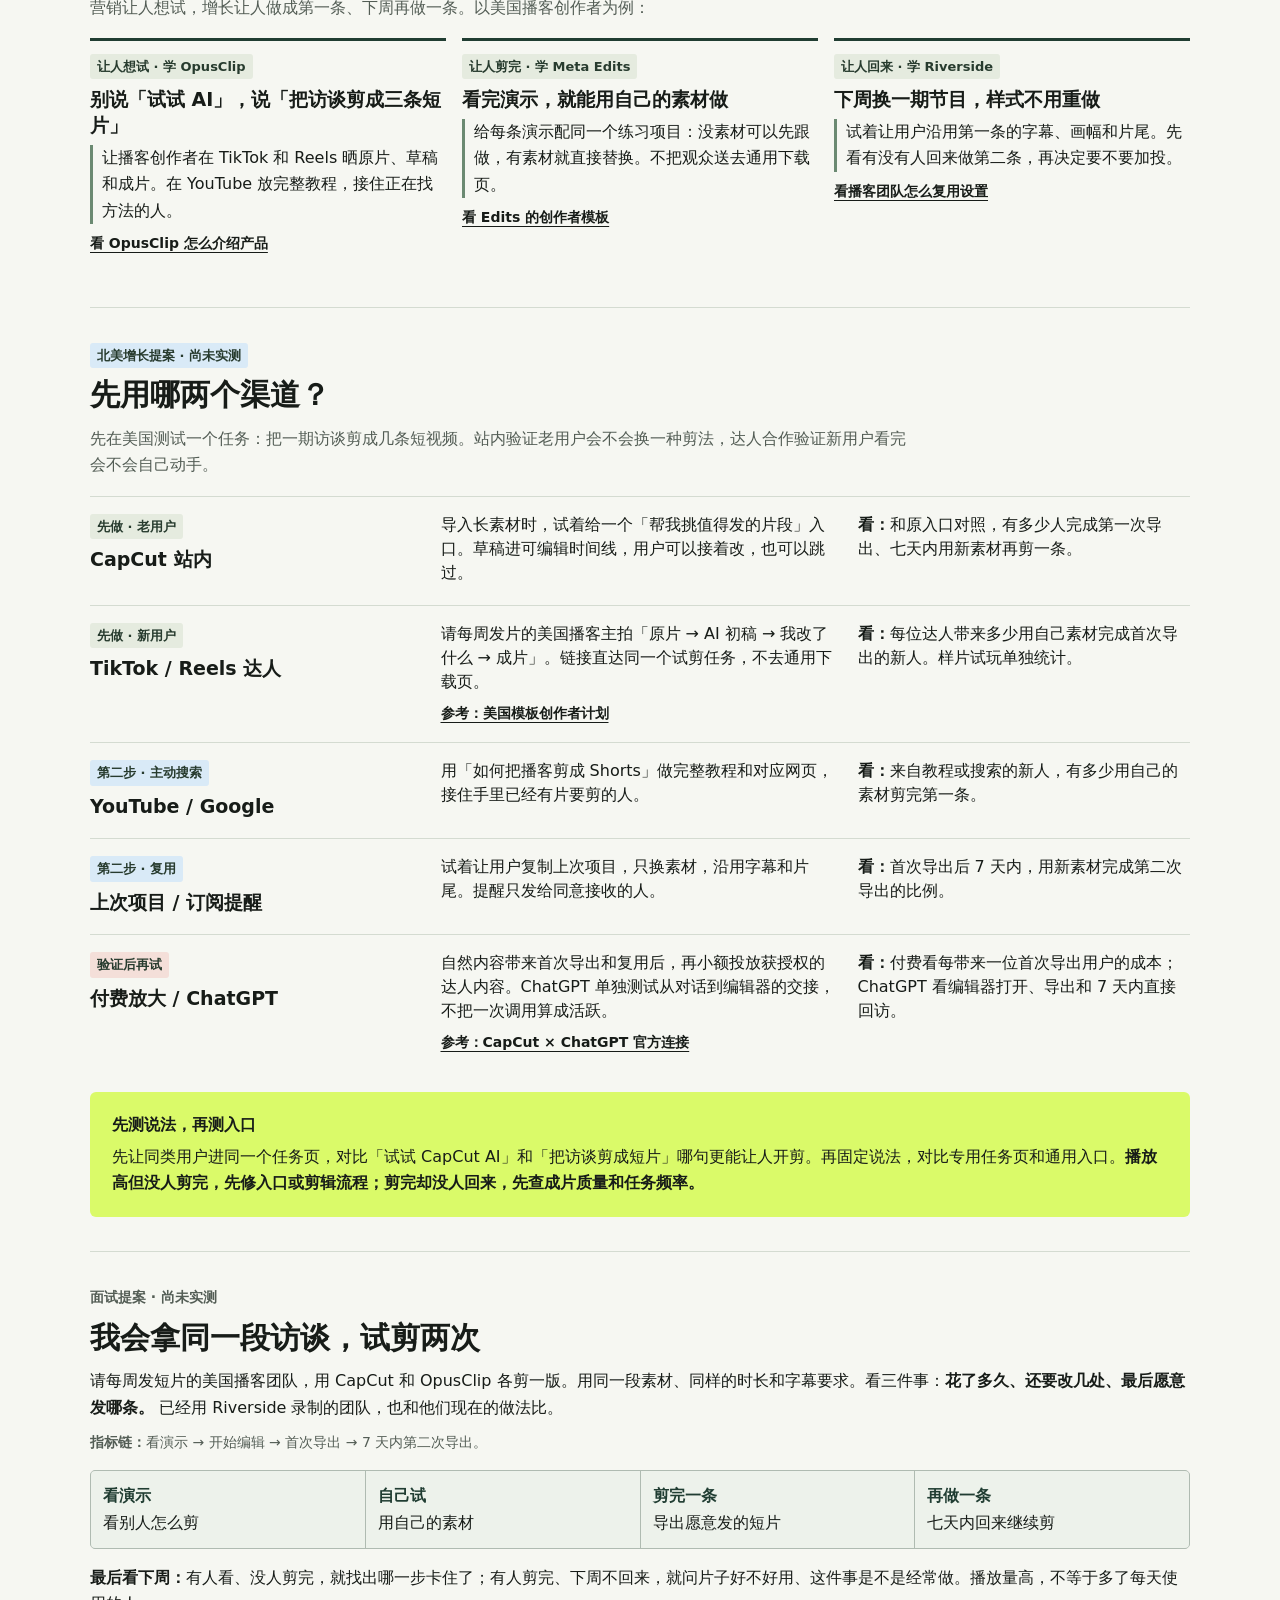
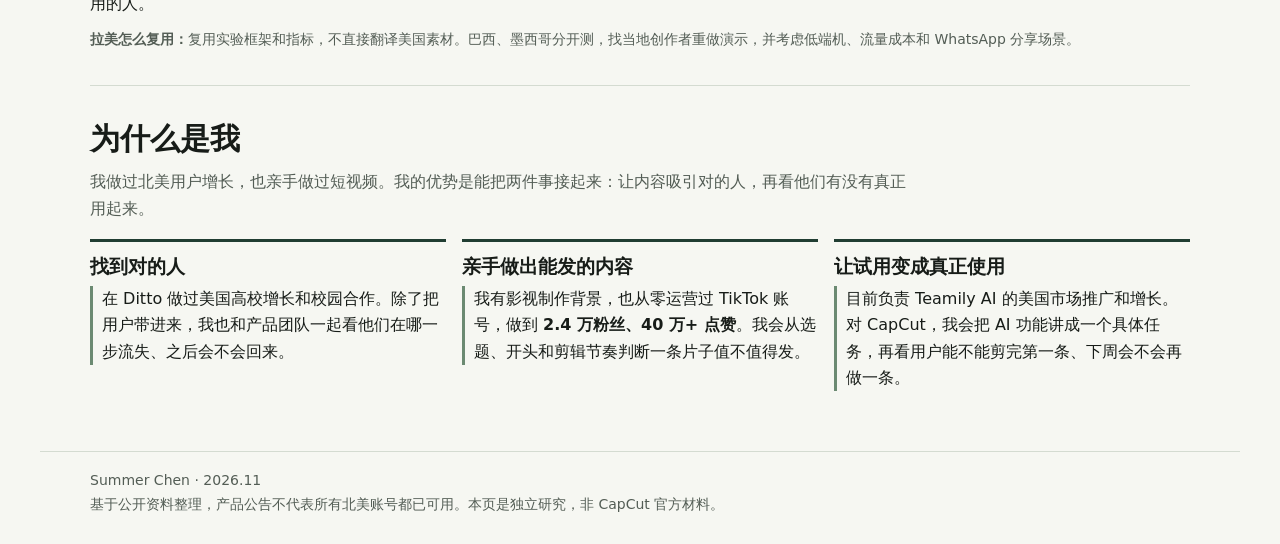
==== commit 5372dcad: "Prioritize CapCut North America growth channels" ====
--- a/capcut-north-america/index.html
+++ b/capcut-north-america/index.html
@@ -19,13 +19,14 @@
 @media(max-width:600px){.example,.quick{grid-template-columns:1fr}.example div{padding:8px 11px}.example b,.example small{display:inline}.example small{margin-left:6px}.row{grid-template-columns:1fr}.quick{gap:10px}}
 .dau{margin-top:24px}.formula{border-left:3px solid var(--forest);background:#edf2eb;padding:10px 13px;margin:8px 0;font-weight:750}.note{color:var(--dim);font-size:14px;margin-top:10px}.metric{display:block;margin-top:8px;font-weight:750;color:var(--forest)}.flywheel{display:grid;grid-template-columns:repeat(2,minmax(0,1fr));gap:16px;margin:12px 0}.flywheel article{border-left:3px solid #6b8a72;padding-left:12px}.flywheel p{margin-top:5px}.profile-grid{margin-top:16px}
 @media(max-width:600px){.flywheel{grid-template-columns:1fr}}
+.intro p.note{font-size:14px}
 </style>
 </head>
 <body>
 <a href="#main" class="skip">跳到正文</a>
 <header><strong>Summer Chen</strong><nav aria-label="页面导航"><a href="#capcut">CapCut 现在能做什么</a><a href="#moves">对手在做什么</a><a href="#learn">CapCut 可以学哪三招</a><a href="#growth">渠道与打法</a><a href="#test">怎么验证</a></nav></header>
 <main id="main">
-<section class="intro"><p class="kicker">CapCut（海外版剪映） · 北美市场</p><h1>CapCut 在和谁抢用户？</h1><p class="lead">同一段访谈，有人直接在 YouTube 剪，有人交给 OpusClip。CapCut 想让创作者从做初稿到改完视频，都能在同一个地方完成。</p><div class="example" aria-label="假设例子：一段长访谈变成三条短视频"><div><b>一段长访谈</b><small>你已经拍好了</small></div><div><b>AI 先剪出草稿</b><small>挑片段、加字幕</small></div><div><b>你改完再发</b><small>比如剪成三条短视频</small></div></div></section>
+<section class="intro"><p class="kicker">CapCut（海外版剪映） · 北美市场</p><h1>CapCut 在和谁抢用户？</h1><p class="lead">同一段访谈，有人直接在 YouTube 剪，有人交给 OpusClip。CapCut 要证明的是：用自己的素材，更快剪出一条愿意发、还能自己改的短视频。</p><div class="example" aria-label="假设例子：一段长访谈变成三条短视频"><div><b>一段长访谈</b><small>你已经拍好了</small></div><div><b>AI 先剪出草稿</b><small>挑片段、加字幕</small></div><div><b>你改完再发</b><small>比如剪成三条短视频</small></div></div><p class="note"><strong>北美先试两个渠道：</strong>站内让老用户试 AI 粗剪，TikTok 和 Reels 上的达人演示带新用户开剪。<a href="#growth">看具体做法</a></p></section>
 <section class="section" id="capcut">
 <div class="frame"><div><h2>CapCut 现在能做什么？</h2><p class="lede">以前是「拍完了，打开 CapCut 剪」。现在也可以「有个想法，先让 AI 做一版」。AI 打底，你仍然决定哪句话放开头、哪里要重剪。</p><a class="source" href="https://www.capcut.com/newsroom/capcut-world-la" target="_blank" rel="noopener">CapCut 官方发布</a></div>
 <figure class="photo workflow"><figcaption>CapCut 工作流示意</figcaption><div class="track"><span>素材</span><div class="clips"><span class="clip">真实拍摄</span><span class="clip">生成补镜</span></div></div><div class="track"><span>AI 草稿</span><div class="clips"><span class="clip sky wide">选段、字幕、初步排序</span></div></div><div class="track"><span>人工编辑</span><div class="clips"><span class="clip clay">重排开头</span><span class="clip clay">精修并导出</span></div></div><p class="workflow-note">分析示意图，不是实际产品截图。</p></figure></div>
@@ -74,17 +75,17 @@
 <article class="move"><span class="state">让人剪完 · 学 Meta Edits</span><h3>看完演示，就能用自己的素材做</h3><p>给每条演示配同一个练习项目：没素材可以先跟做，有素材就直接替换。不把观众送去通用下载页。</p><a class="source" href="https://about.fb.com/news/2026/04/one-year-of-edits-built-for-and-with-creators/" target="_blank" rel="noopener">看 Edits 的创作者模板</a></article>
 <article class="move"><span class="state">让人回来 · 学 Riverside</span><h3>下周换一期节目，样式不用重做</h3><p>试着让用户沿用第一条的字幕、画幅和片尾。先看有没有人回来做第二条，再决定要不要加投。</p><a class="source" href="https://riverside.com/university-videos/turn-every-episode-into-ready-to-post-clips-automatically" target="_blank" rel="noopener">看播客团队怎么复用设置</a></article>
 </div>
-<div class="thesis"><strong>第一轮只做两件事</strong><p>找一小批美国播客创作者做真实演示，给他们配一个观众点进去就能动手的入口。先看有多少人剪完第一条、七天内再做第二条。</p></div>
 </section>
 <section class="section" id="growth">
 <span class="state test">北美增长提案 · 尚未实测</span>
-<h2>在哪找人？怎么让他们留下？</h2>
-<p class="lede">先做「达人演示 + 一个能马上开剪的入口」。其他渠道各有任务，不必第一天全开。</p>
-<article class="row"><div><h3>先让人看见</h3><p class="category">TikTok、Instagram Reels</p></div><p>请每周发片的播客主展示原片、AI 初稿和成片。每条内容只讲一个好处，比如省下挑片段的时间。</p><p><strong>看：</strong>从每位创作者的链接进来，有多少人开始编辑。</p></article>
-<article class="row"><div><h3>接住正在找方法的人</h3><p class="category">YouTube 教程、Google 搜索</p></div><p>用「如何把播客剪成 Shorts」做一条完整教程和对应网页。观众能跟做，也能直接导入自己的素材。</p><p><strong>看：</strong>来自教程或搜索的新人，有多少完成第一次导出。</p></article>
-<article class="row"><div><h3>让第一次剪得完</h3><p class="category">CapCut 站内入口、专用任务页</p></div><p>给用户两个选择：「用样片试一次」或「直接上传我的访谈」。把样片试玩和真实素材创作分开统计。</p><p><strong>看：</strong>使用自己素材的首次导出率，以及用户最常卡在哪一步。</p></article>
-<article class="row"><div><h3>让下一期更好剪</h3><p class="category">上次项目、站内提醒或订阅邮件</p></div><p>试着让发片的人复制上次项目，只换素材，保留字幕、画幅和片尾。提醒只发给同意接收的人。</p><p><strong>看：</strong>首次导出后 7 天内，用下一期素材做出第二条的比例。</p></article>
-<div class="thesis"><strong>怎么试，什么时候加预算？</strong><p>先固定人群和任务，用相同的上手入口，对比「试试 CapCut AI」和「把访谈剪成短片」两种说法。有条件就随机分组；再单独测试任务页是否比通用入口更容易剪完。首导和再次创作都出现改善后，再小额放大获得授权的达人内容，对比每带来一个首次导出用户的成本。<strong>播放高但没人剪完，先修入口；剪完却没人回来，先查这个任务值不值得每周做。</strong></p></div>
+<h2>先用哪两个渠道？</h2>
+<p class="lede">先在美国测试一个任务：把一期访谈剪成几条短视频。站内验证老用户会不会换一种剪法，达人合作验证新用户看完会不会自己动手。</p>
+<article class="row"><div><span class="state">先做 · 老用户</span><h3>CapCut 站内</h3></div><p>导入长素材时，试着给一个「帮我挑值得发的片段」入口。草稿进可编辑时间线，用户可以接着改，也可以跳过。</p><p><strong>看：</strong>和原入口对照，有多少人完成第一次导出、七天内用新素材再剪一条。</p></article>
+<article class="row"><div><span class="state">先做 · 新用户</span><h3>TikTok / Reels 达人</h3></div><div><p>请每周发片的美国播客主拍「原片 → AI 初稿 → 我改了什么 → 成片」。链接直达同一个试剪任务，不去通用下载页。</p><a class="source" href="https://www.capcut.com/partners/template-creator-us" target="_blank" rel="noopener">参考：美国模板创作者计划</a></div><p><strong>看：</strong>每位达人带来多少用自己素材完成首次导出的新人。样片试玩单独统计。</p></article>
+<article class="row"><div><span class="state test">第二步 · 主动搜索</span><h3>YouTube / Google</h3></div><p>用「如何把播客剪成 Shorts」做完整教程和对应网页，接住手里已经有片要剪的人。</p><p><strong>看：</strong>来自教程或搜索的新人，有多少用自己的素材剪完第一条。</p></article>
+<article class="row"><div><span class="state test">第二步 · 复用</span><h3>上次项目 / 订阅提醒</h3></div><p>试着让用户复制上次项目，只换素材，沿用字幕和片尾。提醒只发给同意接收的人。</p><p><strong>看：</strong>首次导出后 7 天内，用新素材完成第二次导出的比例。</p></article>
+<article class="row"><div><span class="state announce">验证后再试</span><h3>付费放大 / ChatGPT</h3></div><div><p>自然内容带来首次导出和复用后，再小额投放获授权的达人内容。ChatGPT 单独测试从对话到编辑器的交接，不把一次调用算成活跃。</p><a class="source" href="https://www.capcut.com/mcp/chatgpt" target="_blank" rel="noopener">参考：CapCut × ChatGPT 官方连接</a></div><p><strong>看：</strong>付费看每带来一位首次导出用户的成本；ChatGPT 看编辑器打开、导出和 7 天内直接回访。</p></article>
+<div class="thesis"><strong>先测说法，再测入口</strong><p>先让同类用户进同一个任务页，对比「试试 CapCut AI」和「把访谈剪成短片」哪句更能让人开剪。再固定说法，对比专用任务页和通用入口。<strong>播放高但没人剪完，先修入口或剪辑流程；剪完却没人回来，先查成片质量和任务频率。</strong></p></div>
 </section>
 <section class="section" id="test">
 <p class="kicker">面试提案 · 尚未实测</p><h2>我会拿同一段访谈，试剪两次</h2>
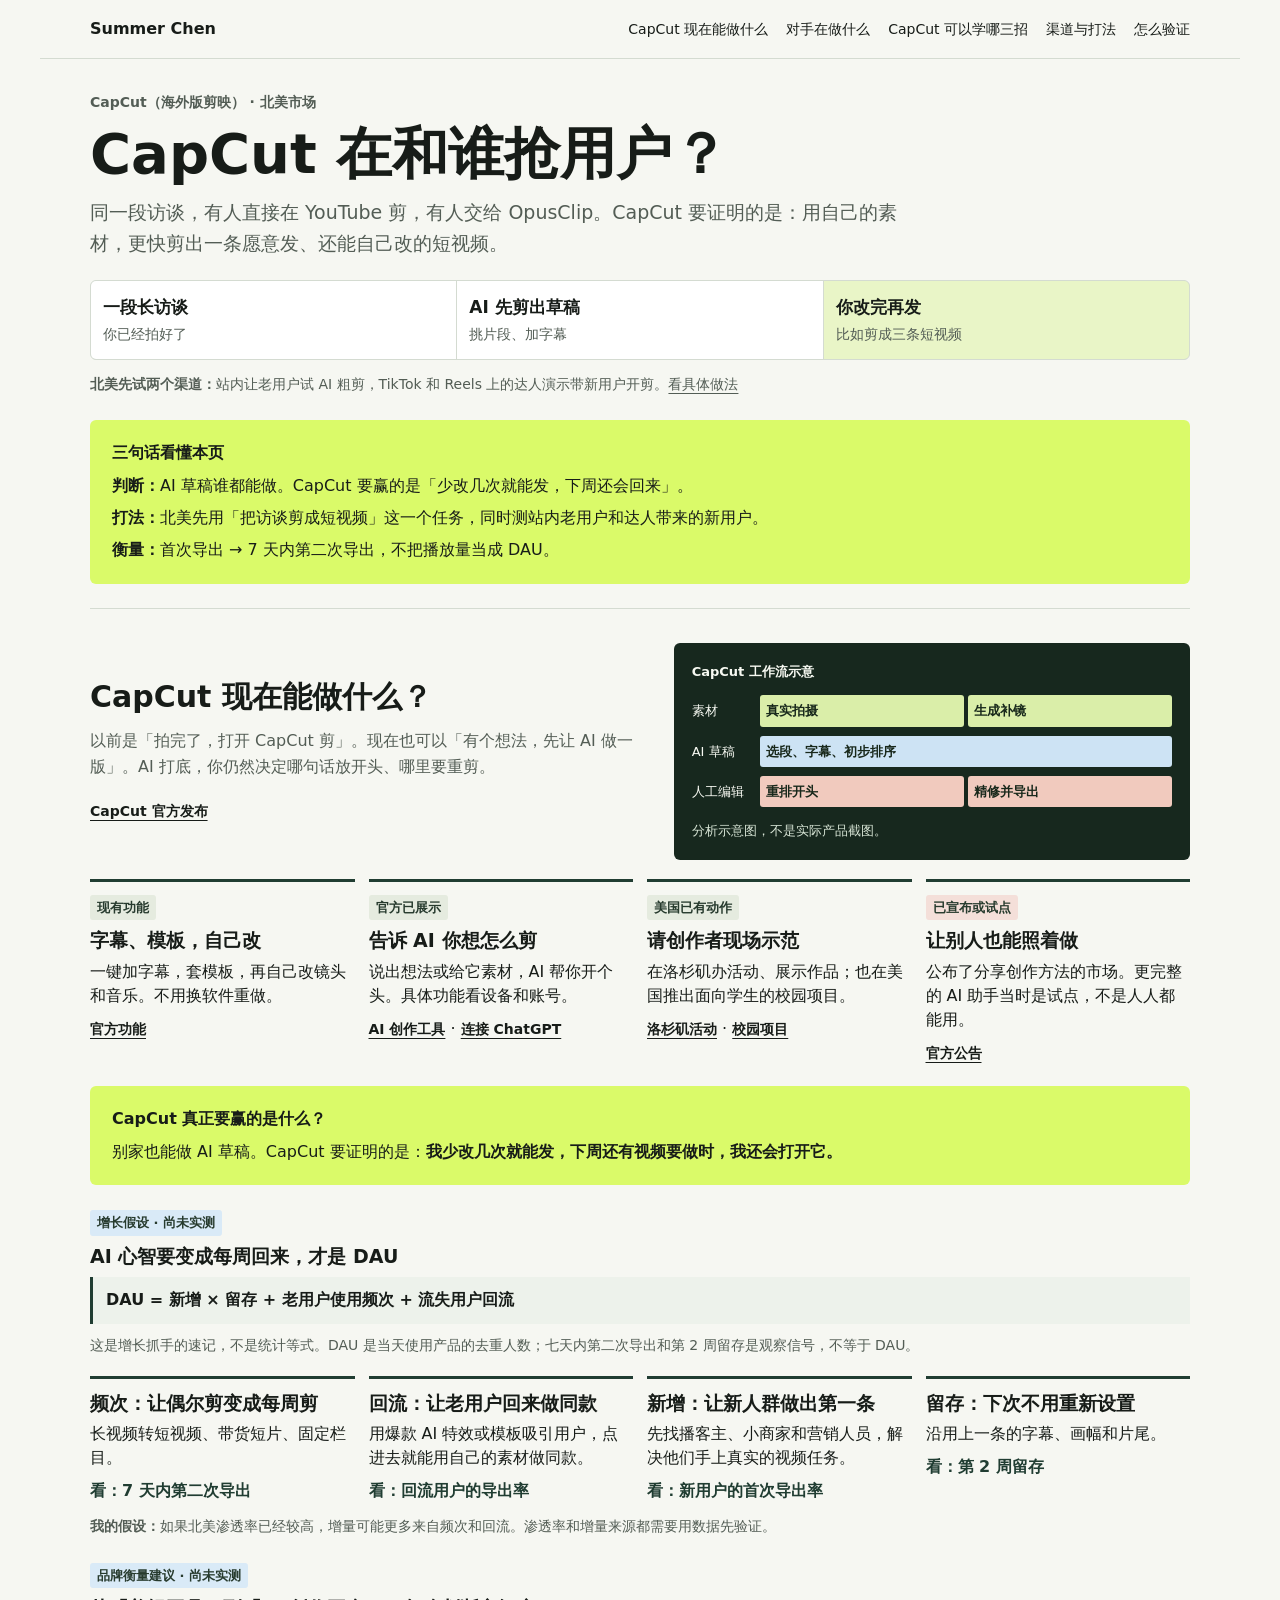
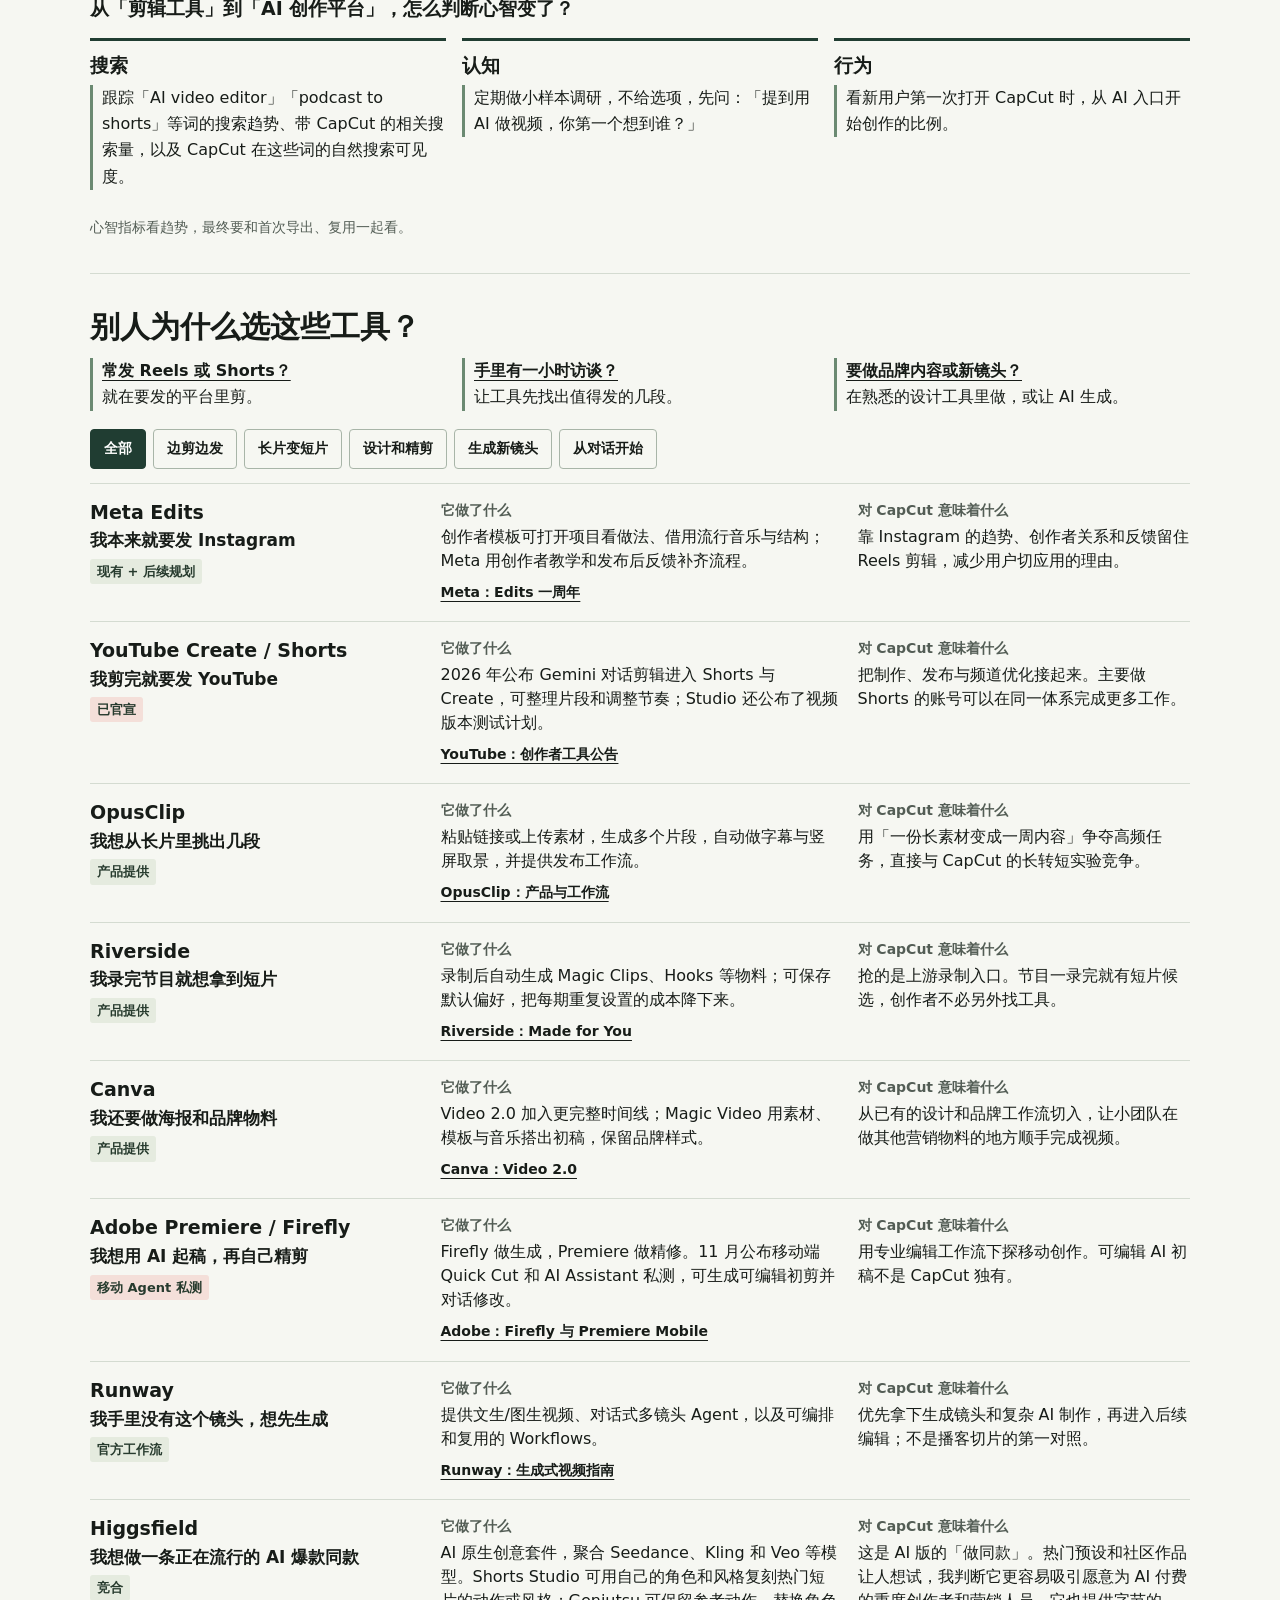
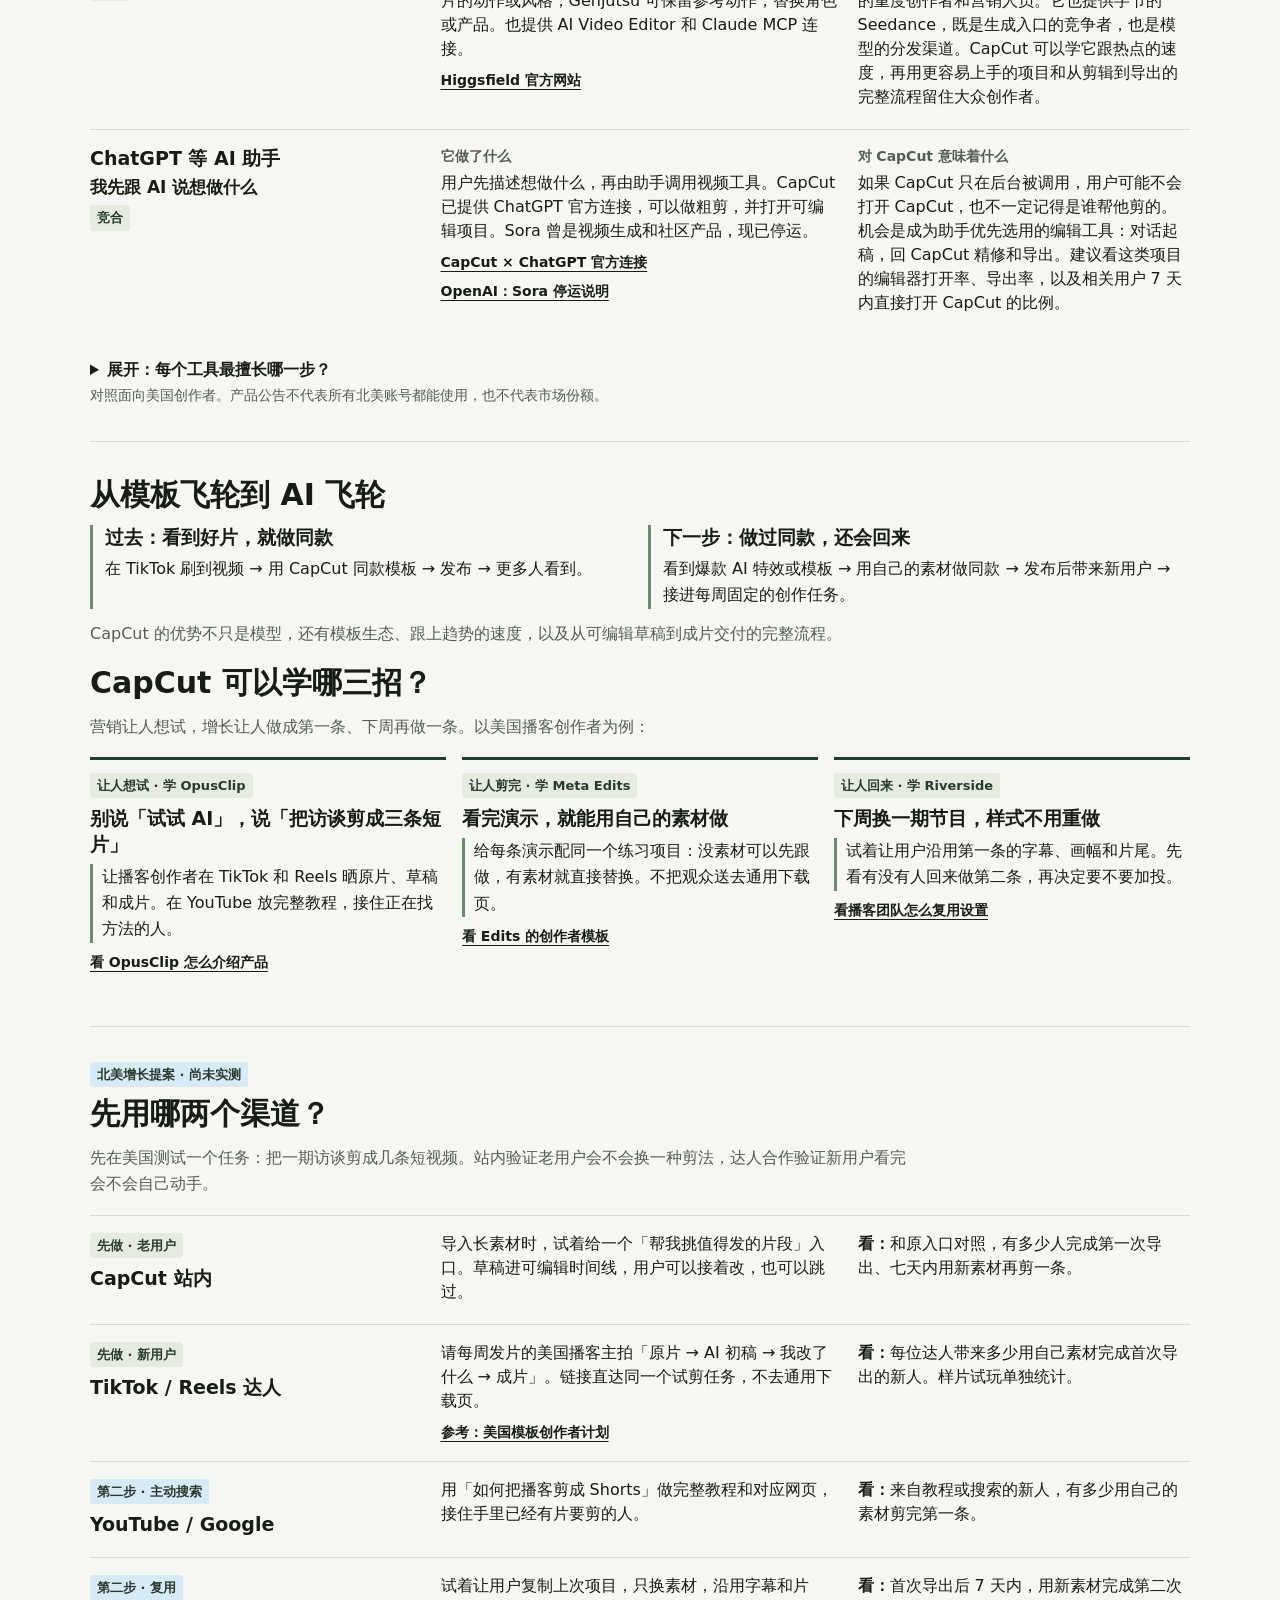
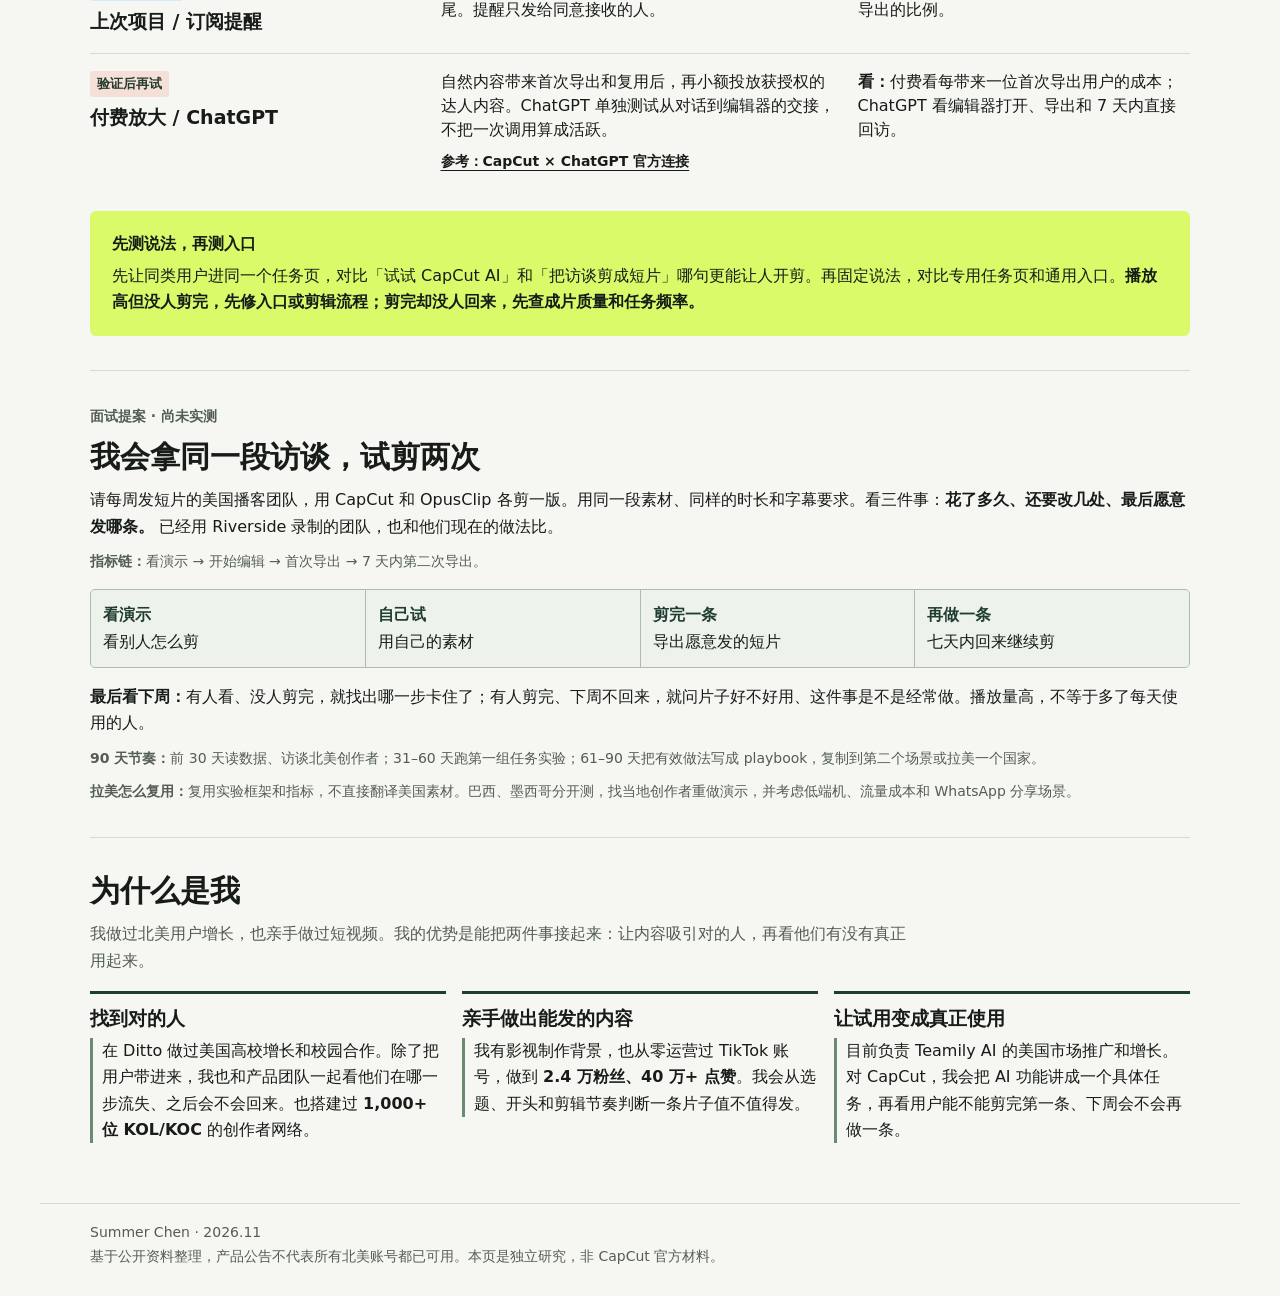
==== commit 68c12158: "Add CapCut brand metrics and Higgsfield comparison" ====
--- a/capcut-north-america/index.html
+++ b/capcut-north-america/index.html
@@ -20,6 +20,7 @@
 .dau{margin-top:24px}.formula{border-left:3px solid var(--forest);background:#edf2eb;padding:10px 13px;margin:8px 0;font-weight:750}.note{color:var(--dim);font-size:14px;margin-top:10px}.metric{display:block;margin-top:8px;font-weight:750;color:var(--forest)}.flywheel{display:grid;grid-template-columns:repeat(2,minmax(0,1fr));gap:16px;margin:12px 0}.flywheel article{border-left:3px solid #6b8a72;padding-left:12px}.flywheel p{margin-top:5px}.profile-grid{margin-top:16px}
 @media(max-width:600px){.flywheel{grid-template-columns:1fr}}
 .intro p.note{font-size:14px}
+.page-summary{margin:0 0 24px}
 </style>
 </head>
 <body>
@@ -27,6 +28,12 @@
 <header><strong>Summer Chen</strong><nav aria-label="页面导航"><a href="#capcut">CapCut 现在能做什么</a><a href="#moves">对手在做什么</a><a href="#learn">CapCut 可以学哪三招</a><a href="#growth">渠道与打法</a><a href="#test">怎么验证</a></nav></header>
 <main id="main">
 <section class="intro"><p class="kicker">CapCut（海外版剪映） · 北美市场</p><h1>CapCut 在和谁抢用户？</h1><p class="lead">同一段访谈，有人直接在 YouTube 剪，有人交给 OpusClip。CapCut 要证明的是：用自己的素材，更快剪出一条愿意发、还能自己改的短视频。</p><div class="example" aria-label="假设例子：一段长访谈变成三条短视频"><div><b>一段长访谈</b><small>你已经拍好了</small></div><div><b>AI 先剪出草稿</b><small>挑片段、加字幕</small></div><div><b>你改完再发</b><small>比如剪成三条短视频</small></div></div><p class="note"><strong>北美先试两个渠道：</strong>站内让老用户试 AI 粗剪，TikTok 和 Reels 上的达人演示带新用户开剪。<a href="#growth">看具体做法</a></p></section>
+<aside class="thesis page-summary" aria-label="三句话看懂本页">
+<strong>三句话看懂本页</strong>
+<p><b>判断：</b>AI 草稿谁都能做。CapCut 要赢的是「少改几次就能发，下周还会回来」。</p>
+<p><b>打法：</b>北美先用「把访谈剪成短视频」这一个任务，同时测站内老用户和达人带来的新用户。</p>
+<p><b>衡量：</b>首次导出 → 7 天内第二次导出，不把播放量当成 DAU。</p>
+</aside>
 <section class="section" id="capcut">
 <div class="frame"><div><h2>CapCut 现在能做什么？</h2><p class="lede">以前是「拍完了，打开 CapCut 剪」。现在也可以「有个想法，先让 AI 做一版」。AI 打底，你仍然决定哪句话放开头、哪里要重剪。</p><a class="source" href="https://www.capcut.com/newsroom/capcut-world-la" target="_blank" rel="noopener">CapCut 官方发布</a></div>
 <figure class="photo workflow"><figcaption>CapCut 工作流示意</figcaption><div class="track"><span>素材</span><div class="clips"><span class="clip">真实拍摄</span><span class="clip">生成补镜</span></div></div><div class="track"><span>AI 草稿</span><div class="clips"><span class="clip sky wide">选段、字幕、初步排序</span></div></div><div class="track"><span>人工编辑</span><div class="clips"><span class="clip clay">重排开头</span><span class="clip clay">精修并导出</span></div></div><p class="workflow-note">分析示意图，不是实际产品截图。</p></figure></div>
@@ -49,6 +56,16 @@
 <article class="move"><h3>留存：下次不用重新设置</h3><p>沿用上一条的字幕、画幅和片尾。</p><b class="metric">看：第 2 周留存</b></article>
 </div>
 <p class="note"><strong>我的假设：</strong>如果北美渗透率已经较高，增量可能更多来自频次和回流。渗透率和增量来源都需要用数据先验证。</p>
+</div>
+<div class="dau">
+<span class="state test">品牌衡量建议 · 尚未实测</span>
+<h3>从「剪辑工具」到「AI 创作平台」，怎么判断心智变了？</h3>
+<div class="quick profile-grid">
+<article class="move"><h3>搜索</h3><p>跟踪「AI video editor」「podcast to shorts」等词的搜索趋势、带 CapCut 的相关搜索量，以及 CapCut 在这些词的自然搜索可见度。</p></article>
+<article class="move"><h3>认知</h3><p>定期做小样本调研，不给选项，先问：「提到用 AI 做视频，你第一个想到谁？」</p></article>
+<article class="move"><h3>行为</h3><p>看新用户第一次打开 CapCut 时，从 AI 入口开始创作的比例。</p></article>
+</div>
+<p class="note">心智指标看趋势，最终要和首次导出、复用一起看。</p>
 </div>
 </section>
 <section class="section" id="moves">
@@ -93,13 +110,14 @@
 <p class="note"><strong>指标链：</strong>看演示 → 开始编辑 → 首次导出 → 7 天内第二次导出。</p>
 <div class="steps"><div><b>看演示</b>看别人怎么剪</div><div><b>自己试</b>用自己的素材</div><div><b>剪完一条</b>导出愿意发的短片</div><div><b>再做一条</b>七天内回来继续剪</div></div>
 <p><strong>最后看下周：</strong>有人看、没人剪完，就找出哪一步卡住了；有人剪完、下周不回来，就问片子好不好用、这件事是不是经常做。播放量高，不等于多了每天使用的人。</p>
+<p class="note"><strong>90 天节奏：</strong>前 30 天读数据、访谈北美创作者；31–60 天跑第一组任务实验；61–90 天把有效做法写成 playbook，复制到第二个场景或拉美一个国家。</p>
 <p class="note"><strong>拉美怎么复用：</strong>复用实验框架和指标，不直接翻译美国素材。巴西、墨西哥分开测，找当地创作者重做演示，并考虑低端机、流量成本和 WhatsApp 分享场景。</p>
 </section>
 <section class="section" id="about">
 <h2>为什么是我</h2>
 <p class="lede">我做过北美用户增长，也亲手做过短视频。我的优势是能把两件事接起来：让内容吸引对的人，再看他们有没有真正用起来。</p>
 <div class="quick profile-grid">
-<article class="move"><h3>找到对的人</h3><p>在 Ditto 做过美国高校增长和校园合作。除了把用户带进来，我也和产品团队一起看他们在哪一步流失、之后会不会回来。</p></article>
+<article class="move"><h3>找到对的人</h3><p>在 Ditto 做过美国高校增长和校园合作。除了把用户带进来，我也和产品团队一起看他们在哪一步流失、之后会不会回来。也搭建过 <strong>1,000+ 位 KOL/KOC</strong> 的创作者网络。</p></article>
 <article class="move"><h3>亲手做出能发的内容</h3><p>我有影视制作背景，也从零运营过 TikTok 账号，做到 <strong>2.4 万粉丝、40 万+ 点赞</strong>。我会从选题、开头和剪辑节奏判断一条片子值不值得发。</p></article>
 <article class="move"><h3>让试用变成真正使用</h3><p>目前负责 Teamily AI 的美国市场推广和增长。对 CapCut，我会把 AI 功能讲成一个具体任务，再看用户能不能剪完第一条、下周会不会再做一条。</p></article>
 </div>
@@ -115,12 +133,13 @@
 ["Canva","suite","创作套件","产品提供","Video 2.0 加入更完整时间线；Magic Video 用素材、模板与音乐搭出初稿，保留品牌样式。","从已有的设计和品牌工作流切入，让小团队在做其他营销物料的地方顺手完成视频。","https://www.canva.com/newsroom/news/creative-operating-system/","Canva：Video 2.0", [1,0,2,0]],
 ["Adobe Premiere / Firefly","suite","创作套件","移动 Agent 私测","Firefly 做生成，Premiere 做精修。11 月公布移动端 Quick Cut 和 AI Assistant 私测，可生成可编辑初剪并对话修改。","用专业编辑工作流下探移动创作。可编辑 AI 初稿不是 CapCut 独有。","https://blog.adobe.com/en/publish/2026/11/10/adobe-firefly-premiere-mobile-ways-create-videos-edit-content-perfect-soundtrack-stories","Adobe：Firefly 与 Premiere Mobile", [2,1,2,0]],
 ["Runway","gen","AI 生成","官方工作流","提供文生/图生视频、对话式多镜头 Agent，以及可编排和复用的 Workflows。","优先拿下生成镜头和复杂 AI 制作，再进入后续编辑；不是播客切片的第一对照。","https://help.runwayml.com/hc/en-us/articles/37425232841875-Getting-Started-with-Generative-Video","Runway：生成式视频指南", [2,0,1,0]],
+["Higgsfield","gen","生成新镜头","竞合","AI 原生创意套件，聚合 Seedance、Kling 和 Veo 等模型。Shorts Studio 可用自己的角色和风格复刻热门短片的动作或风格；Genjutsu 可保留参考动作，替换角色或产品。也提供 AI Video Editor 和 Claude MCP 连接。","这是 AI 版的「做同款」。热门预设和社区作品让人想试，我判断它更容易吸引愿意为 AI 付费的重度创作者和营销人员。它也提供字节的 Seedance，既是生成入口的竞争者，也是模型的分发渠道。CapCut 可以学它跟热点的速度，再用更容易上手的项目和从剪辑到导出的完整流程留住大众创作者。","https://higgsfield.ai/","Higgsfield 官方网站", [2,0,1,0]],
 ["ChatGPT 等 AI 助手","chat","从对话开始","竞合","用户先描述想做什么，再由助手调用视频工具。CapCut 已提供 ChatGPT 官方连接，可以做粗剪，并打开可编辑项目。Sora 曾是视频生成和社区产品，现已停运。","如果 CapCut 只在后台被调用，用户可能不会打开 CapCut，也不一定记得是谁帮他剪的。机会是成为助手优先选用的编辑工具：对话起稿，回 CapCut 精修和导出。建议看这类项目的编辑器打开率、导出率，以及相关用户 7 天内直接打开 CapCut 的比例。","https://www.capcut.com/mcp/chatgpt","CapCut × ChatGPT 官方连接", [2,0,1,0]]
 ];
 const marker=n=>n?'<i class="'+(n===2?'dot':'support')+'" role="img" aria-label="'+(n===2?'重点竞争环节':'有代表性动作')+'"></i>':'<span aria-label="本页未强调">—</span>';
 document.querySelector('#matrix').innerHTML=[['CapCut',[2,1,2,0]],...products.map(p=>[p[0],p[8]])].map(([name,stages],i)=>'<tr class="'+(i?'':'own')+'"><th scope="row">'+name+'</th>'+stages.map(x=>'<td>'+marker(x)+'</td>').join('')+'</tr>').join('');
-const names=['meta','youtube','opus','riverside','canva','adobe','runway','chatgpt'];
-const reasons=['我本来就要发 Instagram','我剪完就要发 YouTube','我想从长片里挑出几段','我录完节目就想拿到短片','我还要做海报和品牌物料','我想用 AI 起稿，再自己精剪','我手里没有这个镜头，想先生成','我先跟 AI 说想做什么'];
+const names=['meta','youtube','opus','riverside','canva','adobe','runway','higgsfield','chatgpt'];
+const reasons=['我本来就要发 Instagram','我剪完就要发 YouTube','我想从长片里挑出几段','我录完节目就想拿到短片','我还要做海报和品牌物料','我想用 AI 起稿，再自己精剪','我手里没有这个镜头，想先生成','我想做一条正在流行的 AI 爆款同款','我先跟 AI 说想做什么'];
 const soraSource='<br><a class="source" href="https://help.openai.com/en/articles/20001152-what-to-know-about-the-sora-discontinuation" target="_blank" rel="noopener">OpenAI：Sora 停运说明</a>';
 document.querySelector('#profiles').innerHTML=products.map(([name,group,label,status,action,strategy,url,source],i)=>'<article id="'+names[i]+'" class="row" data-group="'+group+'"><div><h3>'+name+'</h3><p class="why">'+reasons[i]+'</p><span class="state '+(/私测|已官宣/.test(status)?'announce':'')+'">'+status+'</span></div><div><p class="label">它做了什么</p><p>'+action+'</p><a class="source" href="'+url+'" target="_blank" rel="noopener">'+source+'</a>'+(group==='chat'?soraSource:'')+'</div><div><p class="label">对 CapCut 意味着什么</p><p>'+strategy+'</p></div></article>').join('');
 const controls=[...document.querySelectorAll('[data-filter]')];
